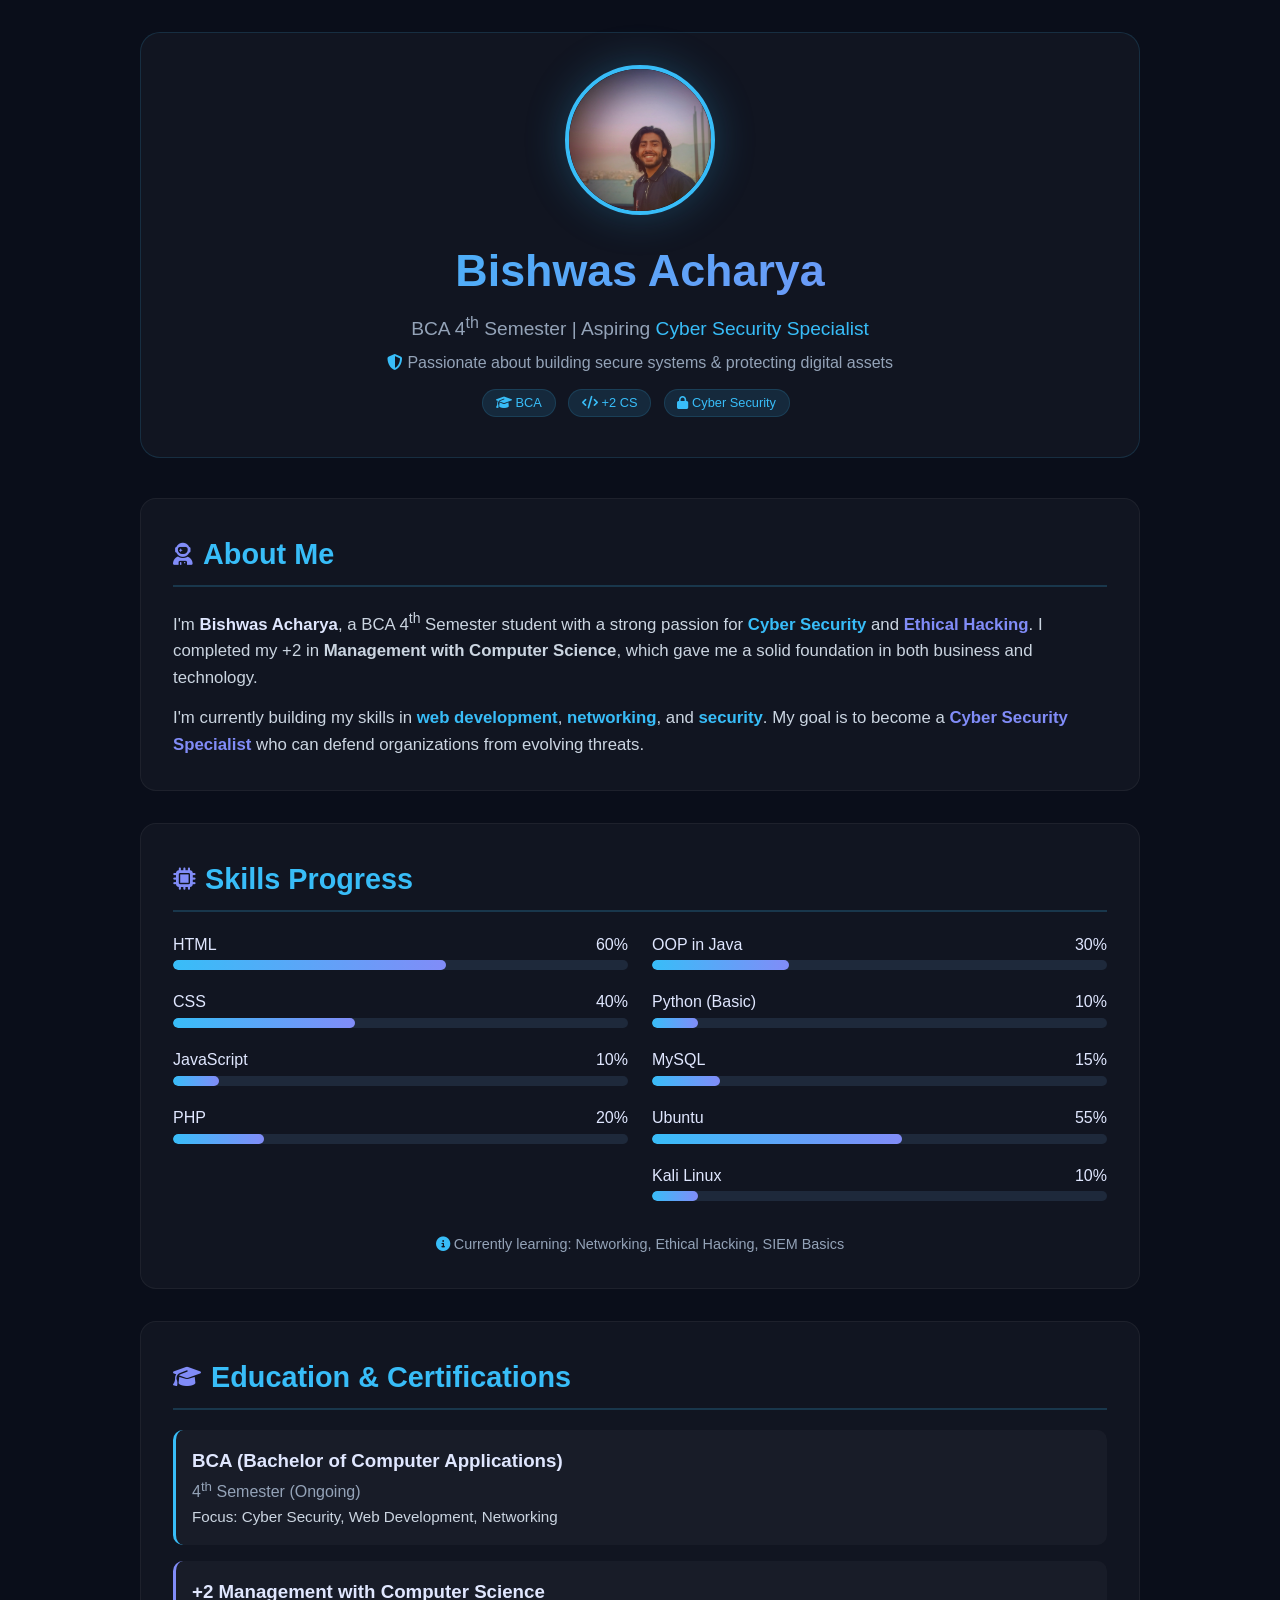
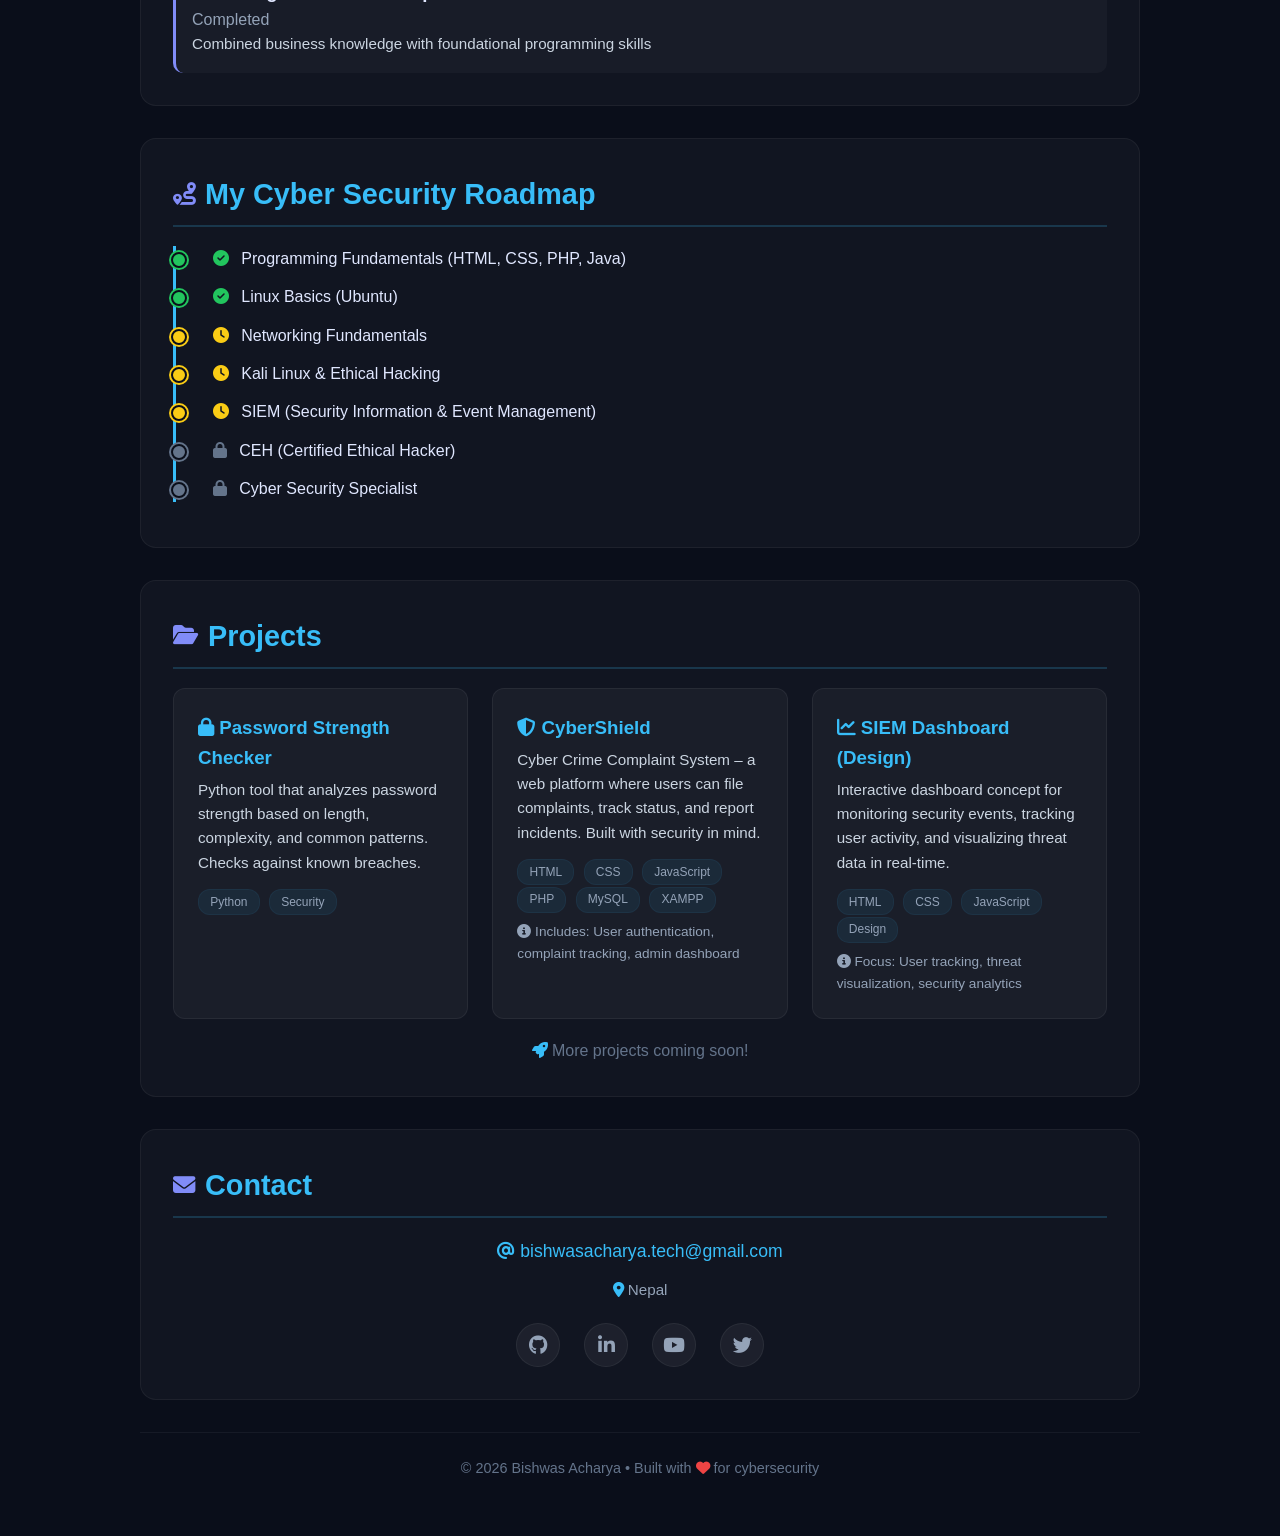
==== index.html @ 9544b476 "Upgraded portfolio with detailed skills and projects" ====
<!DOCTYPE html>
<html lang="en">
<head>
    <meta charset="UTF-8" />
    <meta name="viewport" content="width=device-width, initial-scale=1.0" />
    <title>Bishwas Acharya | Cyber Portfolio</title>
    <link rel="stylesheet" href="https://cdnjs.cloudflare.com/ajax/libs/font-awesome/6.5.1/css/all.min.css" />
    <style>
        * {
            margin: 0;
            padding: 0;
            box-sizing: border-box;
        }

        body {
            font-family: 'Segoe UI', Tahoma, Geneva, Verdana, sans-serif;
            background: #0a0e1a;
            color: #e0e7ff;
            line-height: 1.6;
            padding: 2rem 1rem;
        }

        .container {
            max-width: 1000px;
            margin: 0 auto;
        }

        /* Profile */
        .profile {
            text-align: center;
            margin-bottom: 2.5rem;
            padding: 2rem;
            background: rgba(255, 255, 255, 0.03);
            border-radius: 20px;
            border: 1px solid rgba(56, 189, 248, 0.15);
        }

        .profile img {
            width: 150px;
            height: 150px;
            border-radius: 50%;
            object-fit: cover;
            border: 4px solid #38bdf8;
            box-shadow: 0 0 40px rgba(56, 189, 248, 0.25);
        }

        .profile h1 {
            font-size: 2.8rem;
            margin: 0.8rem 0 0.2rem;
            background: linear-gradient(135deg, #38bdf8, #818cf8);
            -webkit-background-clip: text;
            -webkit-text-fill-color: transparent;
        }

        .profile .title {
            font-size: 1.2rem;
            color: #94a3b8;
        }

        .profile .title span {
            color: #38bdf8;
            -webkit-text-fill-color: #38bdf8;
        }

        /* Sections */
        section {
            background: rgba(255, 255, 255, 0.03);
            border-radius: 16px;
            padding: 2rem;
            margin-bottom: 2rem;
            border: 1px solid rgba(255, 255, 255, 0.05);
        }

        h2 {
            font-size: 1.8rem;
            color: #38bdf8;
            margin-bottom: 1.2rem;
            display: flex;
            align-items: center;
            gap: 10px;
            border-bottom: 2px solid rgba(56, 189, 248, 0.2);
            padding-bottom: 0.5rem;
        }

        h2 i {
            font-size: 1.4rem;
            color: #818cf8;
        }

        /* Skills */
        .skill {
            margin-bottom: 1.2rem;
        }

        .skill .label {
            display: flex;
            justify-content: space-between;
            font-weight: 500;
            margin-bottom: 3px;
        }

        .bar {
            background: #1e293b;
            height: 10px;
            border-radius: 20px;
            overflow: hidden;
        }

        .bar .fill {
            height: 100%;
            background: linear-gradient(90deg, #38bdf8, #818cf8);
            border-radius: 20px;
            width: 0%;
            transition: width 1.2s ease;
        }

        .skill-grid {
            display: grid;
            grid-template-columns: 1fr 1fr;
            gap: 1.5rem;
        }

        @media (max-width: 600px) {
            .skill-grid {
                grid-template-columns: 1fr;
            }
        }

        /* Badges */
        .badge {
            display: inline-block;
            background: rgba(56, 189, 248, 0.12);
            color: #38bdf8;
            padding: 0.2rem 0.8rem;
            border-radius: 20px;
            font-size: 0.8rem;
            border: 1px solid rgba(56, 189, 248, 0.15);
            margin-right: 0.5rem;
            margin-bottom: 0.5rem;
        }

        /* Timeline */
        .timeline {
            list-style: none;
            border-left: 3px solid #38bdf8;
            padding-left: 1.8rem;
        }

        .timeline li {
            margin: 0.8rem 0;
            padding-left: 0.5rem;
            position: relative;
        }

        .timeline li::before {
            content: "";
            position: absolute;
            left: -2.1rem;
            top: 6px;
            width: 12px;
            height: 12px;
            border-radius: 50%;
            background: #38bdf8;
            border: 2px solid #0a0e1a;
            box-shadow: 0 0 0 2px #38bdf8;
        }

        .timeline li.done::before { background: #22c55e; box-shadow: 0 0 0 2px #22c55e; }
        .timeline li.pending::before { background: #facc15; box-shadow: 0 0 0 2px #facc15; }
        .timeline li.future::before { background: #64748b; box-shadow: 0 0 0 2px #64748b; }

        /* Projects */
        .project-grid {
            display: grid;
            grid-template-columns: repeat(auto-fit, minmax(280px, 1fr));
            gap: 1.5rem;
        }

        .project-card {
            background: rgba(255, 255, 255, 0.04);
            padding: 1.5rem;
            border-radius: 12px;
            border: 1px solid rgba(255, 255, 255, 0.06);
            transition: 0.3s;
        }

        .project-card:hover {
            border-color: #38bdf8;
            transform: translateY(-4px);
            box-shadow: 0 8px 25px rgba(56, 189, 248, 0.08);
        }

        .project-card h3 {
            color: #38bdf8;
            margin-bottom: 0.3rem;
        }

        .project-card .tech {
            margin-top: 0.8rem;
        }

        .project-card .tech span {
            display: inline-block;
            background: rgba(56, 189, 248, 0.08);
            color: #94a3b8;
            padding: 0.15rem 0.7rem;
            border-radius: 12px;
            font-size: 0.75rem;
            margin-right: 0.3rem;
            border: 1px solid rgba(56, 189, 248, 0.06);
        }

        .project-card p {
            color: #cbd5e1;
            font-size: 0.95rem;
        }

        /* Contact */
        .contact-info {
            display: flex;
            flex-direction: column;
            align-items: center;
            gap: 0.8rem;
        }

        .contact-info p {
            font-size: 1.1rem;
        }

        .contact-info a {
            color: #38bdf8;
            text-decoration: none;
        }

        .social-icons {
            display: flex;
            gap: 1.5rem;
            margin-top: 0.5rem;
        }

        .social-icons a {
            display: inline-flex;
            justify-content: center;
            align-items: center;
            width: 44px;
            height: 44px;
            border-radius: 50%;
            background: rgba(255, 255, 255, 0.05);
            color: #94a3b8;
            font-size: 1.2rem;
            transition: 0.3s;
            border: 1px solid rgba(255, 255, 255, 0.06);
        }

        .social-icons a:hover {
            background: #38bdf8;
            color: #0a0e1a;
            transform: translateY(-3px);
            box-shadow: 0 8px 20px rgba(56, 189, 248, 0.2);
        }

        /* Footer */
        footer {
            text-align: center;
            padding: 1.5rem 0;
            color: #64748b;
            font-size: 0.9rem;
            border-top: 1px solid rgba(255, 255, 255, 0.05);
        }

        footer .heart {
            color: #ef4444;
        }

        /* Responsive */
        @media (max-width: 600px) {
            .profile h1 { font-size: 2rem; }
            section { padding: 1.2rem; }
            .project-grid { grid-template-columns: 1fr; }
        }

        /* Scrollbar */
        ::-webkit-scrollbar { width: 8px; }
        ::-webkit-scrollbar-track { background: #0a0e1a; }
        ::-webkit-scrollbar-thumb { background: #38bdf8; border-radius: 20px; }
    </style>
</head>
<body>

<div class="container">

    <!-- ===== PROFILE ===== -->
    <div class="profile">
        <img src="profilepic.jpg" alt="Bishwas Acharya">
        <h1>Bishwas Acharya</h1>
        <p class="title">BCA 4<sup>th</sup> Semester | Aspiring <span>Cyber Security Specialist</span></p>
        <p style="color: #94a3b8; margin-top: 0.3rem;">
            <i class="fas fa-shield-alt" style="color: #38bdf8;"></i> 
            Passionate about building secure systems &amp; protecting digital assets
        </p>
        <div style="margin-top: 0.8rem;">
            <span class="badge"><i class="fas fa-graduation-cap"></i> BCA</span>
            <span class="badge"><i class="fas fa-code"></i> +2 CS</span>
            <span class="badge"><i class="fas fa-lock"></i> Cyber Security</span>
        </div>
    </div>

    <!-- ===== ABOUT ===== -->
    <section>
        <h2><i class="fas fa-user-astronaut"></i> About Me</h2>
        <p style="font-size: 1.05rem; color: #cbd5e1;">
            I'm <strong style="color: #e0e7ff;">Bishwas Acharya</strong>, a BCA 4<sup>th</sup> Semester student with a strong passion for 
            <strong style="color: #38bdf8;">Cyber Security</strong> and <strong style="color: #818cf8;">Ethical Hacking</strong>.
            I completed my +2 in <strong>Management with Computer Science</strong>, which gave me a solid foundation in both business and technology.
        </p>
        <p style="font-size: 1.05rem; color: #cbd5e1; margin-top: 0.8rem;">
            I'm currently building my skills in <strong style="color: #38bdf8;">web development</strong>, 
            <strong style="color: #38bdf8;">networking</strong>, and <strong style="color: #38bdf8;">security</strong>.
            My goal is to become a <strong style="color: #818cf8;">Cyber Security Specialist</strong> who can defend organizations from evolving threats.
        </p>
    </section>

    <!-- ===== SKILLS ===== -->
    <section>
        <h2><i class="fas fa-microchip"></i> Skills Progress</h2>
        <div class="skill-grid">
            <div>
                <div class="skill">
                    <div class="label"><span>HTML</span><span>60%</span></div>
                    <div class="bar"><div class="fill" style="width:60%;"></div></div>
                </div>
                <div class="skill">
                    <div class="label"><span>CSS</span><span>40%</span></div>
                    <div class="bar"><div class="fill" style="width:40%;"></div></div>
                </div>
                <div class="skill">
                    <div class="label"><span>JavaScript</span><span>10%</span></div>
                    <div class="bar"><div class="fill" style="width:10%;"></div></div>
                </div>
                <div class="skill">
                    <div class="label"><span>PHP</span><span>20%</span></div>
                    <div class="bar"><div class="fill" style="width:20%;"></div></div>
                </div>
            </div>
            <div>
                <div class="skill">
                    <div class="label"><span>OOP in Java</span><span>30%</span></div>
                    <div class="bar"><div class="fill" style="width:30%;"></div></div>
                </div>
                <div class="skill">
                    <div class="label"><span>Python (Basic)</span><span>10%</span></div>
                    <div class="bar"><div class="fill" style="width:10%;"></div></div>
                </div>
                <div class="skill">
                    <div class="label"><span>MySQL</span><span>15%</span></div>
                    <div class="bar"><div class="fill" style="width:15%;"></div></div>
                </div>
                <div class="skill">
                    <div class="label"><span>Ubuntu</span><span>55%</span></div>
                    <div class="bar"><div class="fill" style="width:55%;"></div></div>
                </div>
                <div class="skill">
                    <div class="label"><span>Kali Linux</span><span>10%</span></div>
                    <div class="bar"><div class="fill" style="width:10%;"></div></div>
                </div>
            </div>
        </div>
        <p style="color: #94a3b8; font-size: 0.9rem; margin-top: 0.8rem; text-align: center;">
            <i class="fas fa-info-circle" style="color: #38bdf8;"></i> 
            Currently learning: Networking, Ethical Hacking, SIEM Basics
        </p>
    </section>

    <!-- ===== QUALIFICATIONS ===== -->
    <section>
        <h2><i class="fas fa-graduation-cap"></i> Education &amp; Certifications</h2>
        <div style="display: grid; gap: 1rem;">
            <div style="background: rgba(255,255,255,0.03); padding: 1rem; border-radius: 10px; border-left: 3px solid #38bdf8;">
                <h3 style="color: #e0e7ff;">BCA (Bachelor of Computer Applications)</h3>
                <p style="color: #94a3b8;">4<sup>th</sup> Semester (Ongoing)</p>
                <p style="color: #cbd5e1; font-size: 0.95rem;">Focus: Cyber Security, Web Development, Networking</p>
            </div>
            <div style="background: rgba(255,255,255,0.03); padding: 1rem; border-radius: 10px; border-left: 3px solid #818cf8;">
                <h3 style="color: #e0e7ff;">+2 Management with Computer Science</h3>
                <p style="color: #94a3b8;">Completed</p>
                <p style="color: #cbd5e1; font-size: 0.95rem;">Combined business knowledge with foundational programming skills</p>
            </div>
        </div>
    </section>

    <!-- ===== ROADMAP ===== -->
    <section>
        <h2><i class="fas fa-route"></i> My Cyber Security Roadmap</h2>
        <ul class="timeline">
            <li class="done"><i class="fas fa-check-circle" style="color:#22c55e; margin-right:8px;"></i> Programming Fundamentals (HTML, CSS, PHP, Java)</li>
            <li class="done"><i class="fas fa-check-circle" style="color:#22c55e; margin-right:8px;"></i> Linux Basics (Ubuntu)</li>
            <li class="pending"><i class="fas fa-clock" style="color:#facc15; margin-right:8px;"></i> Networking Fundamentals</li>
            <li class="pending"><i class="fas fa-clock" style="color:#facc15; margin-right:8px;"></i> Kali Linux &amp; Ethical Hacking</li>
            <li class="pending"><i class="fas fa-clock" style="color:#facc15; margin-right:8px;"></i> SIEM (Security Information &amp; Event Management)</li>
            <li class="future"><i class="fas fa-lock" style="color:#64748b; margin-right:8px;"></i> CEH (Certified Ethical Hacker)</li>
            <li class="future"><i class="fas fa-lock" style="color:#64748b; margin-right:8px;"></i> Cyber Security Specialist</li>
        </ul>
    </section>

    <!-- ===== PROJECTS ===== -->
    <section>
        <h2><i class="fas fa-folder-open"></i> Projects</h2>
        <div class="project-grid">

            <div class="project-card">
                <h3><i class="fas fa-lock" style="color:#38bdf8;"></i> Password Strength Checker</h3>
                <p>Python tool that analyzes password strength based on length, complexity, and common patterns. Checks against known breaches.</p>
                <div class="tech">
                    <span>Python</span>
                    <span>Security</span>
                </div>
            </div>

            <div class="project-card">
                <h3><i class="fas fa-shield-alt" style="color:#38bdf8;"></i> CyberShield</h3>
                <p>Cyber Crime Complaint System – a web platform where users can file complaints, track status, and report incidents. Built with security in mind.</p>
                <div class="tech">
                    <span>HTML</span>
                    <span>CSS</span>
                    <span>JavaScript</span>
                    <span>PHP</span>
                    <span>MySQL</span>
                    <span>XAMPP</span>
                </div>
                <p style="font-size: 0.85rem; color: #94a3b8; margin-top: 0.5rem;">
                    <i class="fas fa-info-circle"></i> Includes: User authentication, complaint tracking, admin dashboard
                </p>
            </div>

            <div class="project-card">
                <h3><i class="fas fa-chart-line" style="color:#38bdf8;"></i> SIEM Dashboard (Design)</h3>
                <p>Interactive dashboard concept for monitoring security events, tracking user activity, and visualizing threat data in real-time.</p>
                <div class="tech">
                    <span>HTML</span>
                    <span>CSS</span>
                    <span>JavaScript</span>
                    <span>Design</span>
                </div>
                <p style="font-size: 0.85rem; color: #94a3b8; margin-top: 0.5rem;">
                    <i class="fas fa-info-circle"></i> Focus: User tracking, threat visualization, security analytics
                </p>
            </div>

        </div>
        <p style="text-align:center; margin-top:1.2rem; color:#64748b;">
            <i class="fas fa-rocket" style="color:#38bdf8;"></i> More projects coming soon!
        </p>
    </section>

    <!-- ===== CONTACT ===== -->
    <section>
        <h2><i class="fas fa-envelope"></i> Contact</h2>
        <div class="contact-info">
            <p>
                <i class="fas fa-at" style="color:#38bdf8;"></i> 
                <a href="mailto:bishwasacharya.tech@gmail.com">bishwasacharya.tech@gmail.com</a>
            </p>
            <p style="color: #94a3b8; font-size: 0.95rem;">
                <i class="fas fa-map-marker-alt" style="color:#38bdf8;"></i> Nepal
            </p>
            <div class="social-icons">
                <a href="#" aria-label="GitHub"><i class="fab fa-github"></i></a>
                <a href="#" aria-label="LinkedIn"><i class="fab fa-linkedin-in"></i></a>
                <a href="#" aria-label="YouTube"><i class="fab fa-youtube"></i></a>
                <a href="#" aria-label="Twitter"><i class="fab fa-twitter"></i></a>
            </div>
        </div>
    </section>

    <!-- ===== FOOTER ===== -->
    <footer>
        &copy; 2026 Bishwas Acharya &bull; Built with <i class="fas fa-heart heart"></i> for cybersecurity
    </footer>

</div>

<script>
    // Animate skill bars on scroll
    const fills = document.querySelectorAll('.fill');
    const observer = new IntersectionObserver((entries) => {
        entries.forEach(entry => {
            if (entry.isIntersecting) {
                entry.target.style.transition = 'width 1.2s ease';
            }
        });
    }, { threshold: 0.3 });
    fills.forEach(fill => observer.observe(fill));
</script>

</body>
</html>
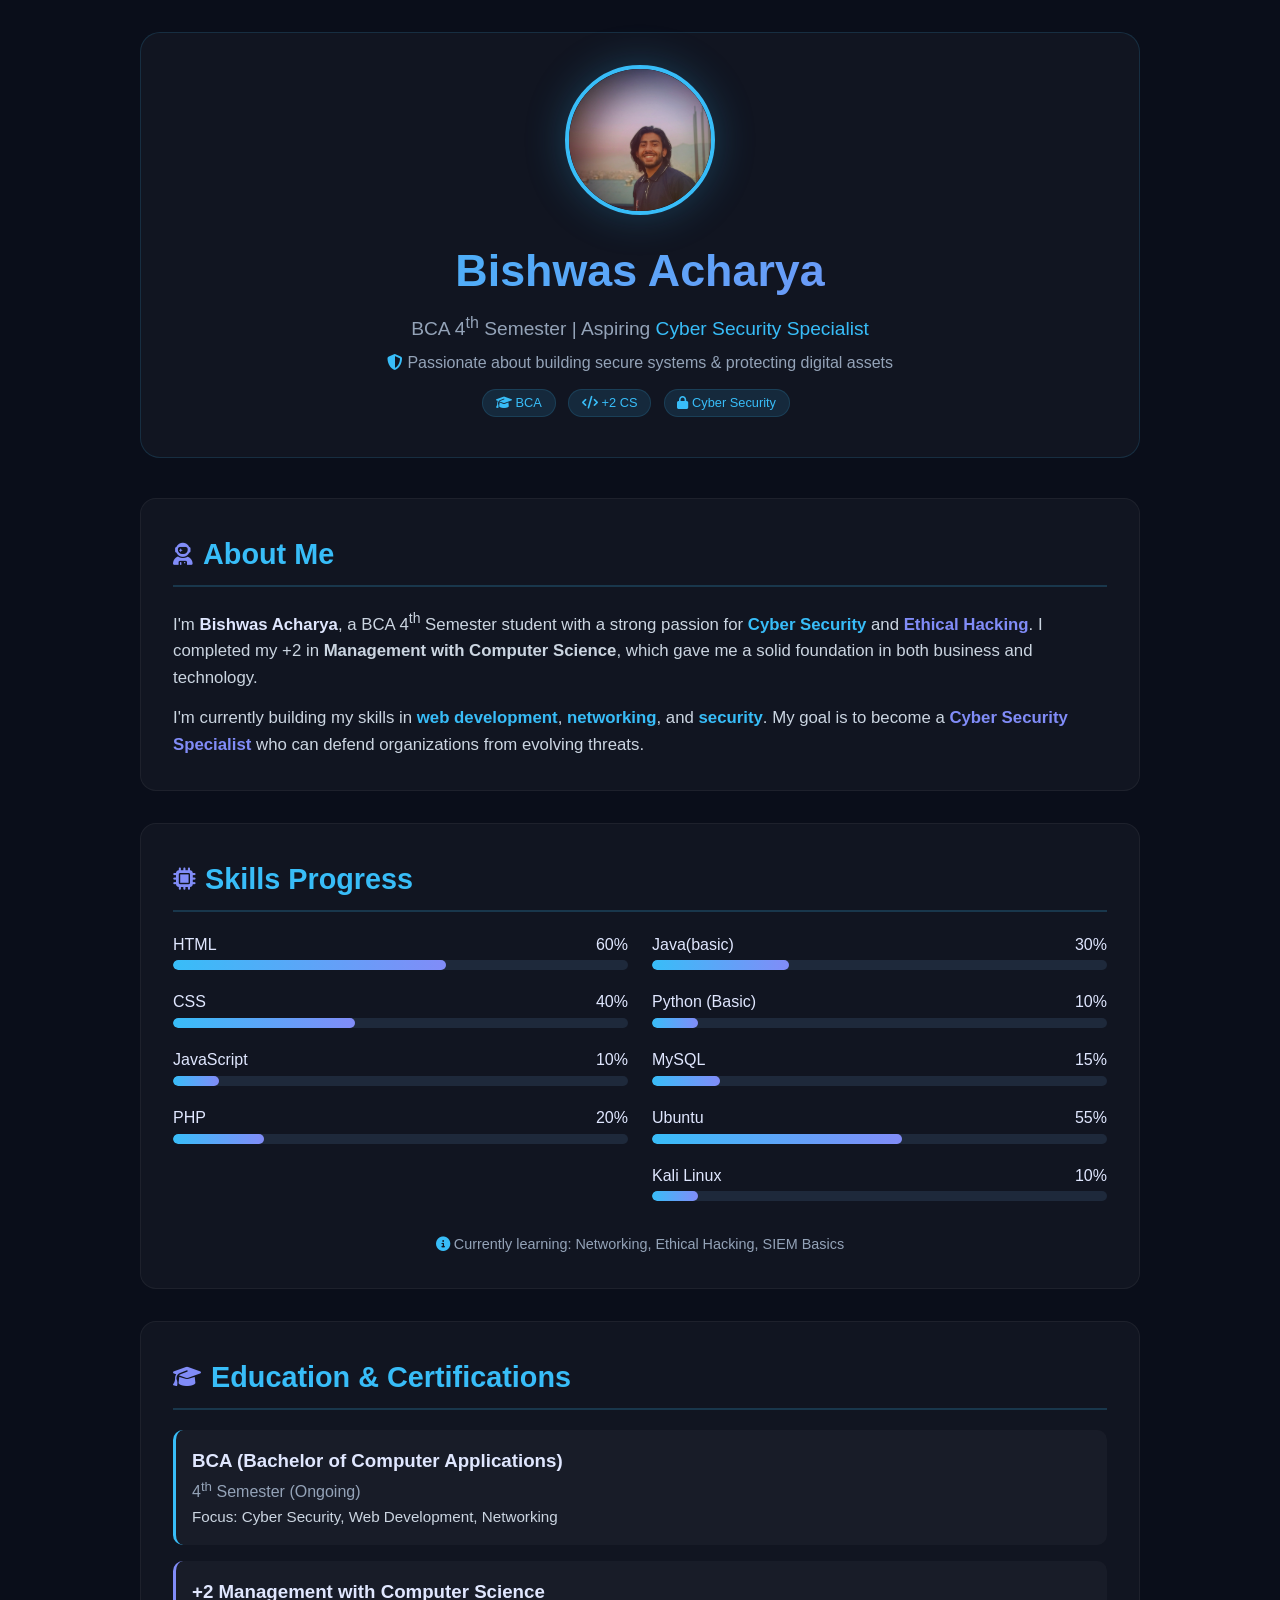
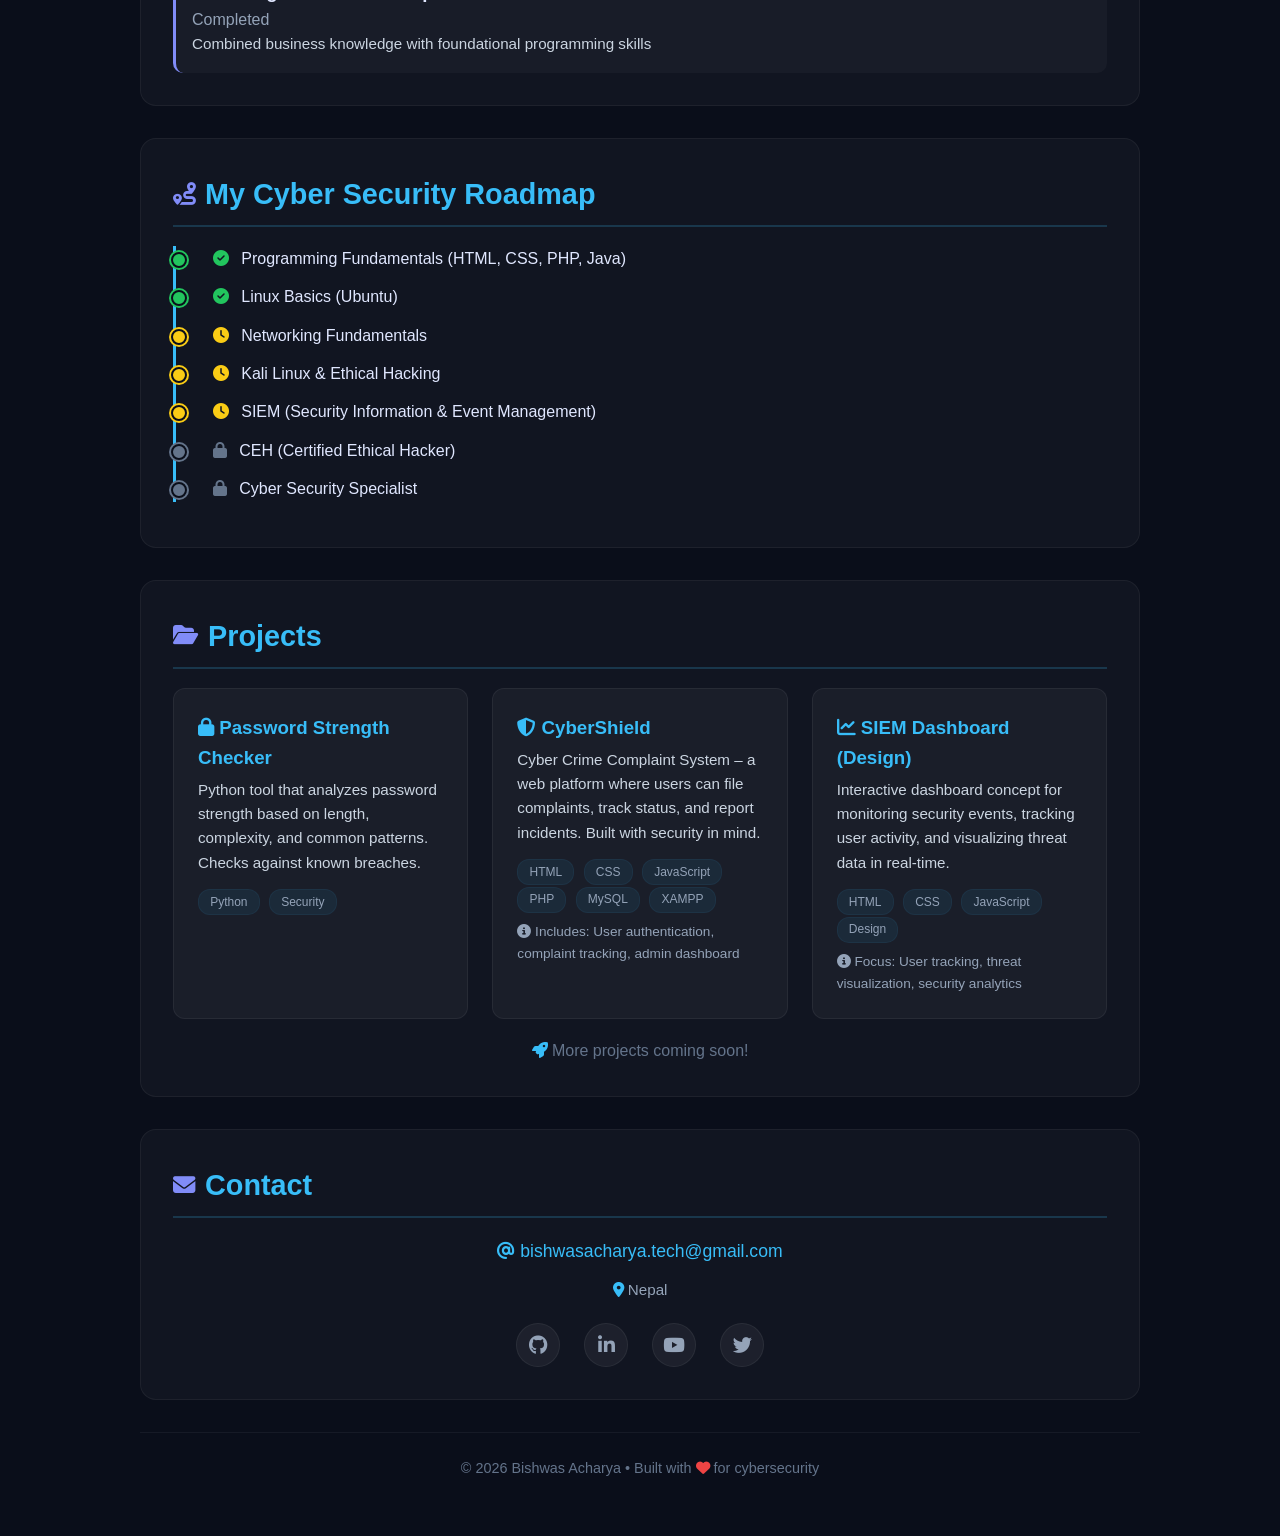
==== commit f794aacb: "Upgraded portfolio with detailed skills and projects" ====
--- a/index.html
+++ b/index.html
@@ -43,14 +43,25 @@
             border: 4px solid #38bdf8;
             box-shadow: 0 0 40px rgba(56, 189, 248, 0.25);
         }
-
-        .profile h1 {
-            font-size: 2.8rem;
-            margin: 0.8rem 0 0.2rem;
-            background: linear-gradient(135deg, #38bdf8, #818cf8);
-            -webkit-background-clip: text;
-            -webkit-text-fill-color: transparent;
-        }
+.profile h1 {
+    font-size: 2.8rem;
+    margin: 0.8rem 0 0.2rem;
+
+    /* Fallback color for unsupported browsers */
+    color: #38bdf8;
+
+    /* Gradient background */
+    background: linear-gradient(135deg, #38bdf8, #818cf8);
+
+    /* Clip background to text (prefixed + standard) */
+    -webkit-background-clip: text;
+    background-clip: text;
+
+    /* Make text transparent so background shows through */
+    -webkit-text-fill-color: transparent;
+
+    /* Ensure element is block/inline-block (h1 is block, so fine) */
+}
 
         .profile .title {
             font-size: 1.2rem;
@@ -344,7 +355,7 @@
             </div>
             <div>
                 <div class="skill">
-                    <div class="label"><span>OOP in Java</span><span>30%</span></div>
+                    <div class="label"><span>Java(basic)</span><span>30%</span></div>
                     <div class="bar"><div class="fill" style="width:30%;"></div></div>
                 </div>
                 <div class="skill">
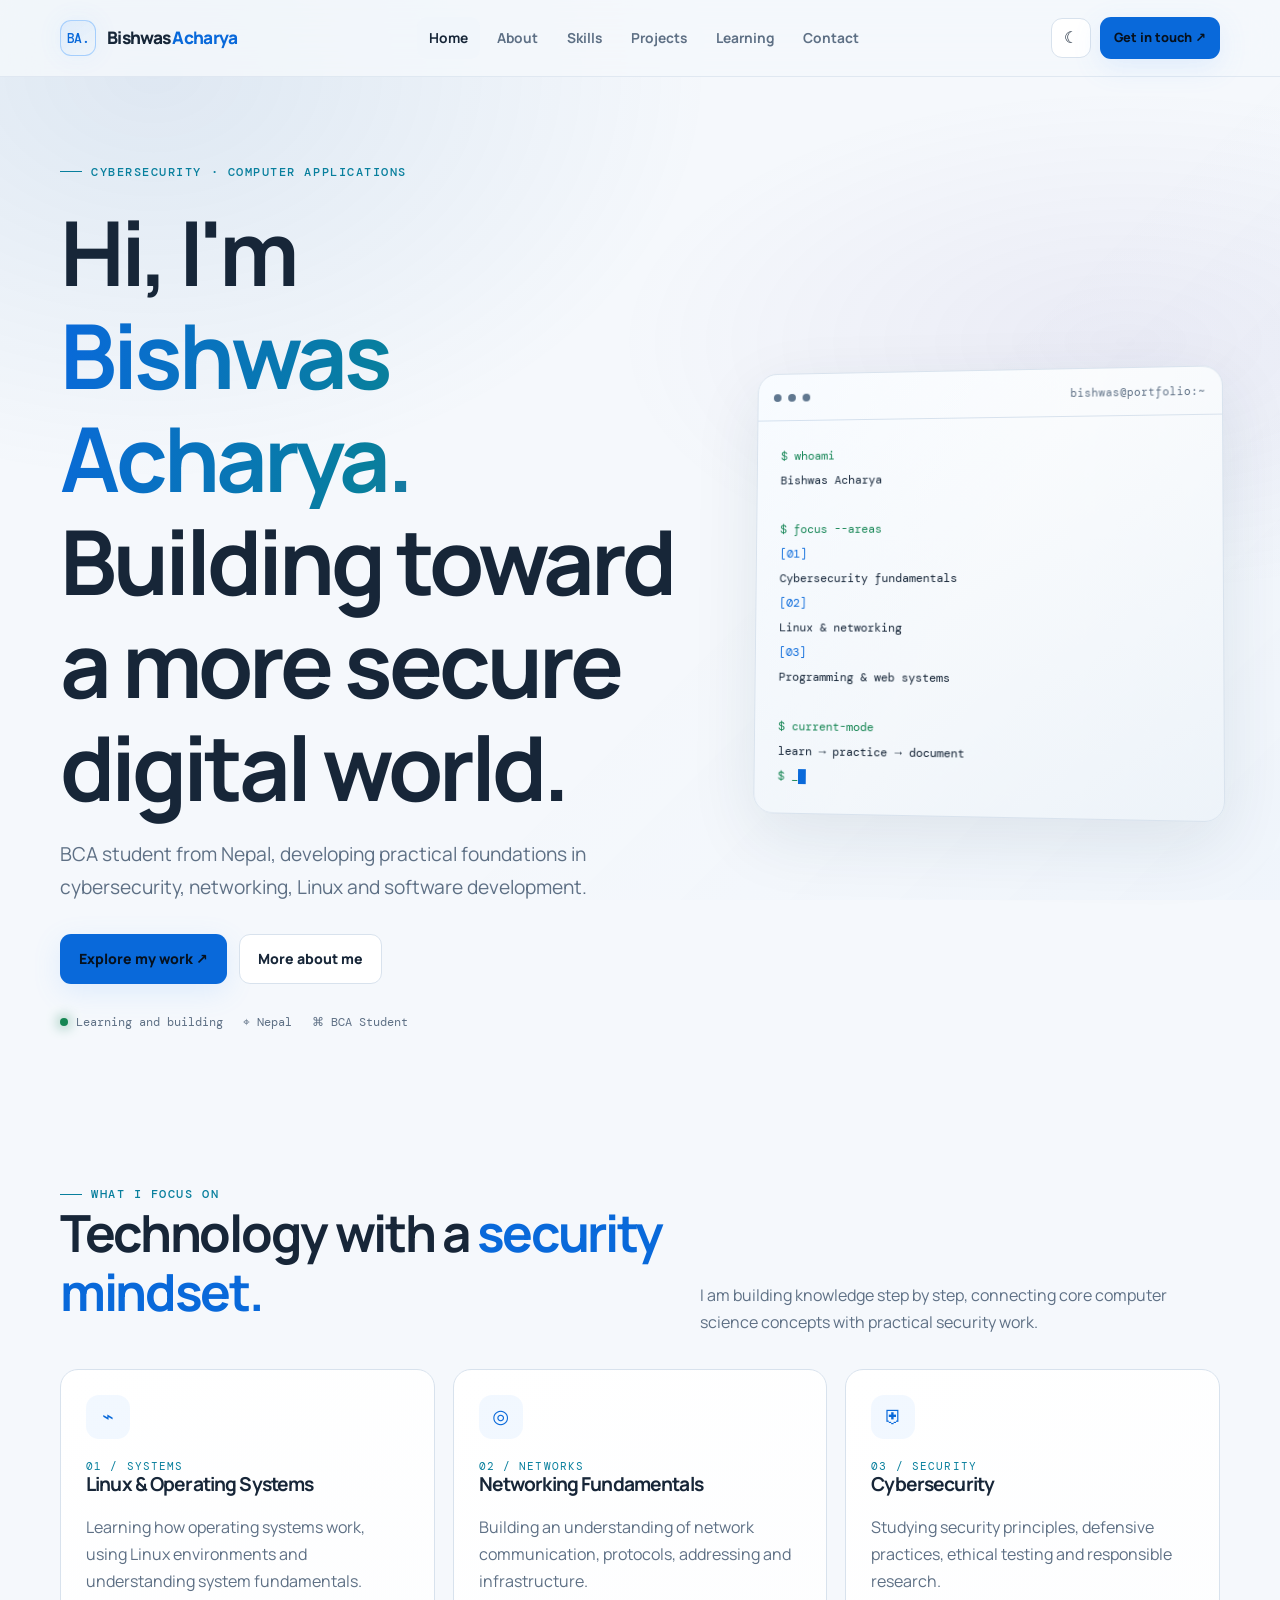
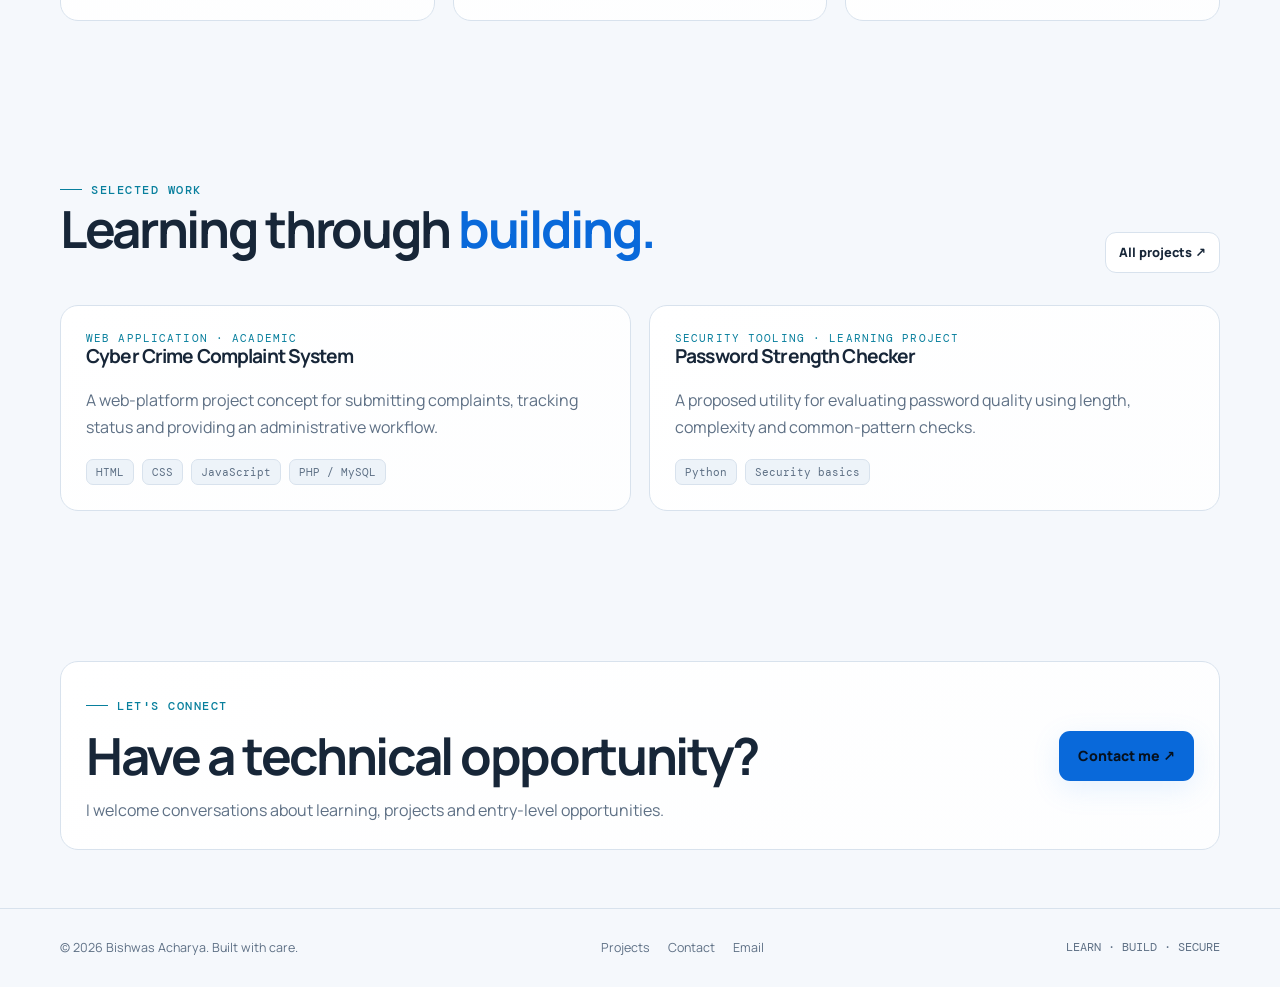
==== commit 39abed69: "add new info" ====
--- a/index.html
+++ b/index.html
@@ -1,507 +1,203 @@
-<!DOCTYPE html>
-<html lang="en">
+<!doctype html>
+<html lang="en" data-theme="dark">
 <head>
-    <meta charset="UTF-8" />
-    <meta name="viewport" content="width=device-width, initial-scale=1.0" />
-    <title>Bishwas Acharya | Cyber Portfolio</title>
-    <link rel="stylesheet" href="https://cdnjs.cloudflare.com/ajax/libs/font-awesome/6.5.1/css/all.min.css" />
-    <style>
-        * {
-            margin: 0;
-            padding: 0;
-            box-sizing: border-box;
-        }
-
-        body {
-            font-family: 'Segoe UI', Tahoma, Geneva, Verdana, sans-serif;
-            background: #0a0e1a;
-            color: #e0e7ff;
-            line-height: 1.6;
-            padding: 2rem 1rem;
-        }
-
-        .container {
-            max-width: 1000px;
-            margin: 0 auto;
-        }
-
-        /* Profile */
-        .profile {
-            text-align: center;
-            margin-bottom: 2.5rem;
-            padding: 2rem;
-            background: rgba(255, 255, 255, 0.03);
-            border-radius: 20px;
-            border: 1px solid rgba(56, 189, 248, 0.15);
-        }
-
-        .profile img {
-            width: 150px;
-            height: 150px;
-            border-radius: 50%;
-            object-fit: cover;
-            border: 4px solid #38bdf8;
-            box-shadow: 0 0 40px rgba(56, 189, 248, 0.25);
-        }
-.profile h1 {
-    font-size: 2.8rem;
-    margin: 0.8rem 0 0.2rem;
-
-    /* Fallback color for unsupported browsers */
-    color: #38bdf8;
-
-    /* Gradient background */
-    background: linear-gradient(135deg, #38bdf8, #818cf8);
-
-    /* Clip background to text (prefixed + standard) */
-    -webkit-background-clip: text;
-    background-clip: text;
-
-    /* Make text transparent so background shows through */
-    -webkit-text-fill-color: transparent;
-
-    /* Ensure element is block/inline-block (h1 is block, so fine) */
-}
-
-        .profile .title {
-            font-size: 1.2rem;
-            color: #94a3b8;
-        }
-
-        .profile .title span {
-            color: #38bdf8;
-            -webkit-text-fill-color: #38bdf8;
-        }
-
-        /* Sections */
-        section {
-            background: rgba(255, 255, 255, 0.03);
-            border-radius: 16px;
-            padding: 2rem;
-            margin-bottom: 2rem;
-            border: 1px solid rgba(255, 255, 255, 0.05);
-        }
-
-        h2 {
-            font-size: 1.8rem;
-            color: #38bdf8;
-            margin-bottom: 1.2rem;
-            display: flex;
-            align-items: center;
-            gap: 10px;
-            border-bottom: 2px solid rgba(56, 189, 248, 0.2);
-            padding-bottom: 0.5rem;
-        }
-
-        h2 i {
-            font-size: 1.4rem;
-            color: #818cf8;
-        }
-
-        /* Skills */
-        .skill {
-            margin-bottom: 1.2rem;
-        }
-
-        .skill .label {
-            display: flex;
-            justify-content: space-between;
-            font-weight: 500;
-            margin-bottom: 3px;
-        }
-
-        .bar {
-            background: #1e293b;
-            height: 10px;
-            border-radius: 20px;
-            overflow: hidden;
-        }
-
-        .bar .fill {
-            height: 100%;
-            background: linear-gradient(90deg, #38bdf8, #818cf8);
-            border-radius: 20px;
-            width: 0%;
-            transition: width 1.2s ease;
-        }
-
-        .skill-grid {
-            display: grid;
-            grid-template-columns: 1fr 1fr;
-            gap: 1.5rem;
-        }
-
-        @media (max-width: 600px) {
-            .skill-grid {
-                grid-template-columns: 1fr;
-            }
-        }
-
-        /* Badges */
-        .badge {
-            display: inline-block;
-            background: rgba(56, 189, 248, 0.12);
-            color: #38bdf8;
-            padding: 0.2rem 0.8rem;
-            border-radius: 20px;
-            font-size: 0.8rem;
-            border: 1px solid rgba(56, 189, 248, 0.15);
-            margin-right: 0.5rem;
-            margin-bottom: 0.5rem;
-        }
-
-        /* Timeline */
-        .timeline {
-            list-style: none;
-            border-left: 3px solid #38bdf8;
-            padding-left: 1.8rem;
-        }
-
-        .timeline li {
-            margin: 0.8rem 0;
-            padding-left: 0.5rem;
-            position: relative;
-        }
-
-        .timeline li::before {
-            content: "";
-            position: absolute;
-            left: -2.1rem;
-            top: 6px;
-            width: 12px;
-            height: 12px;
-            border-radius: 50%;
-            background: #38bdf8;
-            border: 2px solid #0a0e1a;
-            box-shadow: 0 0 0 2px #38bdf8;
-        }
-
-        .timeline li.done::before { background: #22c55e; box-shadow: 0 0 0 2px #22c55e; }
-        .timeline li.pending::before { background: #facc15; box-shadow: 0 0 0 2px #facc15; }
-        .timeline li.future::before { background: #64748b; box-shadow: 0 0 0 2px #64748b; }
-
-        /* Projects */
-        .project-grid {
-            display: grid;
-            grid-template-columns: repeat(auto-fit, minmax(280px, 1fr));
-            gap: 1.5rem;
-        }
-
-        .project-card {
-            background: rgba(255, 255, 255, 0.04);
-            padding: 1.5rem;
-            border-radius: 12px;
-            border: 1px solid rgba(255, 255, 255, 0.06);
-            transition: 0.3s;
-        }
-
-        .project-card:hover {
-            border-color: #38bdf8;
-            transform: translateY(-4px);
-            box-shadow: 0 8px 25px rgba(56, 189, 248, 0.08);
-        }
-
-        .project-card h3 {
-            color: #38bdf8;
-            margin-bottom: 0.3rem;
-        }
-
-        .project-card .tech {
-            margin-top: 0.8rem;
-        }
-
-        .project-card .tech span {
-            display: inline-block;
-            background: rgba(56, 189, 248, 0.08);
-            color: #94a3b8;
-            padding: 0.15rem 0.7rem;
-            border-radius: 12px;
-            font-size: 0.75rem;
-            margin-right: 0.3rem;
-            border: 1px solid rgba(56, 189, 248, 0.06);
-        }
-
-        .project-card p {
-            color: #cbd5e1;
-            font-size: 0.95rem;
-        }
-
-        /* Contact */
-        .contact-info {
-            display: flex;
-            flex-direction: column;
-            align-items: center;
-            gap: 0.8rem;
-        }
-
-        .contact-info p {
-            font-size: 1.1rem;
-        }
-
-        .contact-info a {
-            color: #38bdf8;
-            text-decoration: none;
-        }
-
-        .social-icons {
-            display: flex;
-            gap: 1.5rem;
-            margin-top: 0.5rem;
-        }
-
-        .social-icons a {
-            display: inline-flex;
-            justify-content: center;
-            align-items: center;
-            width: 44px;
-            height: 44px;
-            border-radius: 50%;
-            background: rgba(255, 255, 255, 0.05);
-            color: #94a3b8;
-            font-size: 1.2rem;
-            transition: 0.3s;
-            border: 1px solid rgba(255, 255, 255, 0.06);
-        }
-
-        .social-icons a:hover {
-            background: #38bdf8;
-            color: #0a0e1a;
-            transform: translateY(-3px);
-            box-shadow: 0 8px 20px rgba(56, 189, 248, 0.2);
-        }
-
-        /* Footer */
-        footer {
-            text-align: center;
-            padding: 1.5rem 0;
-            color: #64748b;
-            font-size: 0.9rem;
-            border-top: 1px solid rgba(255, 255, 255, 0.05);
-        }
-
-        footer .heart {
-            color: #ef4444;
-        }
-
-        /* Responsive */
-        @media (max-width: 600px) {
-            .profile h1 { font-size: 2rem; }
-            section { padding: 1.2rem; }
-            .project-grid { grid-template-columns: 1fr; }
-        }
-
-        /* Scrollbar */
-        ::-webkit-scrollbar { width: 8px; }
-        ::-webkit-scrollbar-track { background: #0a0e1a; }
-        ::-webkit-scrollbar-thumb { background: #38bdf8; border-radius: 20px; }
-    </style>
+<meta charset="utf-8">
+<meta name="viewport" content="width=device-width,initial-scale=1">
+<meta name="description" content="Bishwas Acharya — BCA student building foundations in cybersecurity, Linux, networking and software development.">
+<meta name="theme-color" content="#0d1117" id="theme-color-meta">
+<title>Cybersecurity Portfolio | Bishwas Acharya</title>
+
+<!-- Apply saved theme before first paint (prevents light/dark flash) -->
+<script>
+  (function () {
+    try {
+      var t = localStorage.getItem('bishwas-theme');
+      if (t) {
+        document.documentElement.dataset.theme = t;
+        var m = document.querySelector('meta[name="theme-color"]');
+        if (m) m.content = t === 'light' ? '#f5f8fc' : '#0d1117';
+      }
+    } catch (e) {}
+    document.documentElement.classList.add('js');
+  })();
+</script>
+
+<link rel="preconnect" href="https://fonts.googleapis.com">
+<link rel="preconnect" href="https://fonts.gstatic.com" crossorigin>
+<link rel="stylesheet" href="https://fonts.googleapis.com/css2?family=DM+Mono:wght@400;500&family=Manrope:wght@400;500;600;700;800&display=swap">
+<link rel="stylesheet" href="assets/style.css">
 </head>
 <body>
 
-<div class="container">
-
-    <!-- ===== PROFILE ===== -->
-    <div class="profile">
-        <img src="profilepic.jpg" alt="Bishwas Acharya">
-        <h1>Bishwas Acharya</h1>
-        <p class="title">BCA 4<sup>th</sup> Semester | Aspiring <span>Cyber Security Specialist</span></p>
-        <p style="color: #94a3b8; margin-top: 0.3rem;">
-            <i class="fas fa-shield-alt" style="color: #38bdf8;"></i> 
-            Passionate about building secure systems &amp; protecting digital assets
-        </p>
-        <div style="margin-top: 0.8rem;">
-            <span class="badge"><i class="fas fa-graduation-cap"></i> BCA</span>
-            <span class="badge"><i class="fas fa-code"></i> +2 CS</span>
-            <span class="badge"><i class="fas fa-lock"></i> Cyber Security</span>
+<a class="skip-link" href="#main">Skip to content</a>
+<div class="progress-line" aria-hidden="true"></div>
+
+<header class="site-header">
+  <div class="container nav">
+    <a class="brand" href="index.html" aria-label="Bishwas Acharya home">
+      <span class="brand-mark" aria-hidden="true">BA.</span>
+      <span>Bishwas <span class="accent">Acharya</span></span>
+    </a>
+
+    <nav class="nav-links" id="primary-nav" data-nav aria-label="Main navigation">
+      <a href="index.html">Home</a>
+      <a href="about.html">About</a>
+      <a href="skills.html">Skills</a>
+      <a href="projects.html">Projects</a>
+      <a href="learning.html">Learning</a>
+      <a href="contact.html">Contact</a>
+    </nav>
+
+    <div class="nav-actions">
+      <button class="icon-btn" data-theme-toggle type="button" aria-label="Switch to light theme">☼</button>
+      <a class="btn btn-primary btn-small" href="contact.html">Get in touch ↗</a>
+      <button class="menu-btn" data-menu-toggle type="button"
+              aria-label="Open menu" aria-expanded="false" aria-controls="primary-nav">☰</button>
+    </div>
+  </div>
+</header>
+
+<main id="main">
+
+  <section class="container hero">
+    <div class="hero-copy">
+      <div class="eyebrow">Cybersecurity · Computer Applications</div>
+      <h1>
+        Hi, I'm <span class="gradient-text">Bishwas Acharya.</span>
+        <span>Building toward a more secure digital world.</span>
+      </h1>
+      <p class="lead">BCA student from Nepal, developing practical foundations in cybersecurity, networking, Linux and software development.</p>
+      <div class="hero-actions">
+        <a class="btn btn-primary" href="projects.html">Explore my work ↗</a>
+        <a class="btn btn-secondary" href="about.html">More about me</a>
+      </div>
+      <div class="hero-meta">
+        <span><i class="status-dot" aria-hidden="true"></i> Learning and building</span>
+        <span>⌖ Nepal</span>
+        <span>⌘ BCA Student</span>
+      </div>
+    </div>
+
+    <div class="terminal" aria-hidden="true">
+      <div class="terminal-top">
+        <i></i><i></i><i></i><span>bishwas@portfolio:~</span>
+      </div>
+      <div class="terminal-body">
+        <div><span class="cmd">$ whoami</span></div>
+        <div class="out">Bishwas Acharya</div>
+        <br>
+        <div><span class="cmd">$ focus --areas</span></div>
+        <div class="blue">[01]</div><div class="out">Cybersecurity fundamentals</div>
+        <div class="blue">[02]</div><div class="out">Linux &amp; networking</div>
+        <div class="blue">[03]</div><div class="out">Programming &amp; web systems</div>
+        <br>
+        <div><span class="cmd">$ current-mode</span></div>
+        <div class="out">learn → practice → document</div>
+        <div><span class="cmd">$ _</span><span class="cursor"></span></div>
+      </div>
+    </div>
+  </section>
+
+  <section class="section section-tight">
+    <div class="container">
+      <div class="section-head reveal">
+        <div>
+          <div class="eyebrow">What I focus on</div>
+          <h2>Technology with a <span class="accent">security mindset.</span></h2>
         </div>
-    </div>
-
-    <!-- ===== ABOUT ===== -->
-    <section>
-        <h2><i class="fas fa-user-astronaut"></i> About Me</h2>
-        <p style="font-size: 1.05rem; color: #cbd5e1;">
-            I'm <strong style="color: #e0e7ff;">Bishwas Acharya</strong>, a BCA 4<sup>th</sup> Semester student with a strong passion for 
-            <strong style="color: #38bdf8;">Cyber Security</strong> and <strong style="color: #818cf8;">Ethical Hacking</strong>.
-            I completed my +2 in <strong>Management with Computer Science</strong>, which gave me a solid foundation in both business and technology.
-        </p>
-        <p style="font-size: 1.05rem; color: #cbd5e1; margin-top: 0.8rem;">
-            I'm currently building my skills in <strong style="color: #38bdf8;">web development</strong>, 
-            <strong style="color: #38bdf8;">networking</strong>, and <strong style="color: #38bdf8;">security</strong>.
-            My goal is to become a <strong style="color: #818cf8;">Cyber Security Specialist</strong> who can defend organizations from evolving threats.
-        </p>
-    </section>
-
-    <!-- ===== SKILLS ===== -->
-    <section>
-        <h2><i class="fas fa-microchip"></i> Skills Progress</h2>
-        <div class="skill-grid">
-            <div>
-                <div class="skill">
-                    <div class="label"><span>HTML</span><span>60%</span></div>
-                    <div class="bar"><div class="fill" style="width:60%;"></div></div>
-                </div>
-                <div class="skill">
-                    <div class="label"><span>CSS</span><span>40%</span></div>
-                    <div class="bar"><div class="fill" style="width:40%;"></div></div>
-                </div>
-                <div class="skill">
-                    <div class="label"><span>JavaScript</span><span>10%</span></div>
-                    <div class="bar"><div class="fill" style="width:10%;"></div></div>
-                </div>
-                <div class="skill">
-                    <div class="label"><span>PHP</span><span>20%</span></div>
-                    <div class="bar"><div class="fill" style="width:20%;"></div></div>
-                </div>
-            </div>
-            <div>
-                <div class="skill">
-                    <div class="label"><span>Java(basic)</span><span>30%</span></div>
-                    <div class="bar"><div class="fill" style="width:30%;"></div></div>
-                </div>
-                <div class="skill">
-                    <div class="label"><span>Python (Basic)</span><span>10%</span></div>
-                    <div class="bar"><div class="fill" style="width:10%;"></div></div>
-                </div>
-                <div class="skill">
-                    <div class="label"><span>MySQL</span><span>15%</span></div>
-                    <div class="bar"><div class="fill" style="width:15%;"></div></div>
-                </div>
-                <div class="skill">
-                    <div class="label"><span>Ubuntu</span><span>55%</span></div>
-                    <div class="bar"><div class="fill" style="width:55%;"></div></div>
-                </div>
-                <div class="skill">
-                    <div class="label"><span>Kali Linux</span><span>10%</span></div>
-                    <div class="bar"><div class="fill" style="width:10%;"></div></div>
-                </div>
-            </div>
+        <p>I am building knowledge step by step, connecting core computer science concepts with practical security work.</p>
+      </div>
+
+      <div class="grid grid-3">
+        <article class="card reveal">
+          <div class="card-icon" aria-hidden="true">⌁</div>
+          <div class="card-kicker">01 / Systems</div>
+          <h3>Linux &amp; Operating Systems</h3>
+          <p>Learning how operating systems work, using Linux environments and understanding system fundamentals.</p>
+        </article>
+
+        <article class="card reveal">
+          <div class="card-icon" aria-hidden="true">◎</div>
+          <div class="card-kicker">02 / Networks</div>
+          <h3>Networking Fundamentals</h3>
+          <p>Building an understanding of network communication, protocols, addressing and infrastructure.</p>
+        </article>
+
+        <article class="card reveal">
+          <div class="card-icon" aria-hidden="true">⛨</div>
+          <div class="card-kicker">03 / Security</div>
+          <h3>Cybersecurity</h3>
+          <p>Studying security principles, defensive practices, ethical testing and responsible research.</p>
+        </article>
+      </div>
+    </div>
+  </section>
+
+  <section class="section">
+    <div class="container">
+      <div class="section-head reveal">
+        <div>
+          <div class="eyebrow">Selected work</div>
+          <h2>Learning through <span class="accent">building.</span></h2>
         </div>
-        <p style="color: #94a3b8; font-size: 0.9rem; margin-top: 0.8rem; text-align: center;">
-            <i class="fas fa-info-circle" style="color: #38bdf8;"></i> 
-            Currently learning: Networking, Ethical Hacking, SIEM Basics
-        </p>
-    </section>
-
-    <!-- ===== QUALIFICATIONS ===== -->
-    <section>
-        <h2><i class="fas fa-graduation-cap"></i> Education &amp; Certifications</h2>
-        <div style="display: grid; gap: 1rem;">
-            <div style="background: rgba(255,255,255,0.03); padding: 1rem; border-radius: 10px; border-left: 3px solid #38bdf8;">
-                <h3 style="color: #e0e7ff;">BCA (Bachelor of Computer Applications)</h3>
-                <p style="color: #94a3b8;">4<sup>th</sup> Semester (Ongoing)</p>
-                <p style="color: #cbd5e1; font-size: 0.95rem;">Focus: Cyber Security, Web Development, Networking</p>
-            </div>
-            <div style="background: rgba(255,255,255,0.03); padding: 1rem; border-radius: 10px; border-left: 3px solid #818cf8;">
-                <h3 style="color: #e0e7ff;">+2 Management with Computer Science</h3>
-                <p style="color: #94a3b8;">Completed</p>
-                <p style="color: #cbd5e1; font-size: 0.95rem;">Combined business knowledge with foundational programming skills</p>
-            </div>
+        <a class="btn btn-secondary btn-small" href="projects.html">All projects ↗</a>
+      </div>
+
+      <div class="grid grid-2">
+        <article class="card reveal">
+          <div class="card-kicker">Web application · Academic</div>
+          <h3>Cyber Crime Complaint System</h3>
+          <p>A web-platform project concept for submitting complaints, tracking status and providing an administrative workflow.</p>
+          <div class="tag-row">
+            <span class="tag">HTML</span>
+            <span class="tag">CSS</span>
+            <span class="tag">JavaScript</span>
+            <span class="tag">PHP / MySQL</span>
+          </div>
+        </article>
+
+        <article class="card reveal">
+          <div class="card-kicker">Security tooling · Learning project</div>
+          <h3>Password Strength Checker</h3>
+          <p>A proposed utility for evaluating password quality using length, complexity and common-pattern checks.</p>
+          <div class="tag-row">
+            <span class="tag">Python</span>
+            <span class="tag">Security basics</span>
+          </div>
+        </article>
+      </div>
+    </div>
+  </section>
+
+  <section class="section section-tight">
+    <div class="container">
+      <div class="card reveal cta-row">
+        <div>
+          <div class="eyebrow">Let's connect</div>
+          <h2 class="cta-title">Have a technical opportunity?</h2>
+          <p class="muted cta-text">I welcome conversations about learning, projects and entry-level opportunities.</p>
         </div>
-    </section>
-
-    <!-- ===== ROADMAP ===== -->
-    <section>
-        <h2><i class="fas fa-route"></i> My Cyber Security Roadmap</h2>
-        <ul class="timeline">
-            <li class="done"><i class="fas fa-check-circle" style="color:#22c55e; margin-right:8px;"></i> Programming Fundamentals (HTML, CSS, PHP, Java)</li>
-            <li class="done"><i class="fas fa-check-circle" style="color:#22c55e; margin-right:8px;"></i> Linux Basics (Ubuntu)</li>
-            <li class="pending"><i class="fas fa-clock" style="color:#facc15; margin-right:8px;"></i> Networking Fundamentals</li>
-            <li class="pending"><i class="fas fa-clock" style="color:#facc15; margin-right:8px;"></i> Kali Linux &amp; Ethical Hacking</li>
-            <li class="pending"><i class="fas fa-clock" style="color:#facc15; margin-right:8px;"></i> SIEM (Security Information &amp; Event Management)</li>
-            <li class="future"><i class="fas fa-lock" style="color:#64748b; margin-right:8px;"></i> CEH (Certified Ethical Hacker)</li>
-            <li class="future"><i class="fas fa-lock" style="color:#64748b; margin-right:8px;"></i> Cyber Security Specialist</li>
-        </ul>
-    </section>
-
-    <!-- ===== PROJECTS ===== -->
-    <section>
-        <h2><i class="fas fa-folder-open"></i> Projects</h2>
-        <div class="project-grid">
-
-            <div class="project-card">
-                <h3><i class="fas fa-lock" style="color:#38bdf8;"></i> Password Strength Checker</h3>
-                <p>Python tool that analyzes password strength based on length, complexity, and common patterns. Checks against known breaches.</p>
-                <div class="tech">
-                    <span>Python</span>
-                    <span>Security</span>
-                </div>
-            </div>
-
-            <div class="project-card">
-                <h3><i class="fas fa-shield-alt" style="color:#38bdf8;"></i> CyberShield</h3>
-                <p>Cyber Crime Complaint System – a web platform where users can file complaints, track status, and report incidents. Built with security in mind.</p>
-                <div class="tech">
-                    <span>HTML</span>
-                    <span>CSS</span>
-                    <span>JavaScript</span>
-                    <span>PHP</span>
-                    <span>MySQL</span>
-                    <span>XAMPP</span>
-                </div>
-                <p style="font-size: 0.85rem; color: #94a3b8; margin-top: 0.5rem;">
-                    <i class="fas fa-info-circle"></i> Includes: User authentication, complaint tracking, admin dashboard
-                </p>
-            </div>
-
-            <div class="project-card">
-                <h3><i class="fas fa-chart-line" style="color:#38bdf8;"></i> SIEM Dashboard (Design)</h3>
-                <p>Interactive dashboard concept for monitoring security events, tracking user activity, and visualizing threat data in real-time.</p>
-                <div class="tech">
-                    <span>HTML</span>
-                    <span>CSS</span>
-                    <span>JavaScript</span>
-                    <span>Design</span>
-                </div>
-                <p style="font-size: 0.85rem; color: #94a3b8; margin-top: 0.5rem;">
-                    <i class="fas fa-info-circle"></i> Focus: User tracking, threat visualization, security analytics
-                </p>
-            </div>
-
-        </div>
-        <p style="text-align:center; margin-top:1.2rem; color:#64748b;">
-            <i class="fas fa-rocket" style="color:#38bdf8;"></i> More projects coming soon!
-        </p>
-    </section>
-
-    <!-- ===== CONTACT ===== -->
-    <section>
-        <h2><i class="fas fa-envelope"></i> Contact</h2>
-        <div class="contact-info">
-            <p>
-                <i class="fas fa-at" style="color:#38bdf8;"></i> 
-                <a href="mailto:bishwasacharya.tech@gmail.com">bishwasacharya.tech@gmail.com</a>
-            </p>
-            <p style="color: #94a3b8; font-size: 0.95rem;">
-                <i class="fas fa-map-marker-alt" style="color:#38bdf8;"></i> Nepal
-            </p>
-            <div class="social-icons">
-                <a href="#" aria-label="GitHub"><i class="fab fa-github"></i></a>
-                <a href="#" aria-label="LinkedIn"><i class="fab fa-linkedin-in"></i></a>
-                <a href="#" aria-label="YouTube"><i class="fab fa-youtube"></i></a>
-                <a href="#" aria-label="Twitter"><i class="fab fa-twitter"></i></a>
-            </div>
-        </div>
-    </section>
-
-    <!-- ===== FOOTER ===== -->
-    <footer>
-        &copy; 2026 Bishwas Acharya &bull; Built with <i class="fas fa-heart heart"></i> for cybersecurity
-    </footer>
-
-</div>
-
-<script>
-    // Animate skill bars on scroll
-    const fills = document.querySelectorAll('.fill');
-    const observer = new IntersectionObserver((entries) => {
-        entries.forEach(entry => {
-            if (entry.isIntersecting) {
-                entry.target.style.transition = 'width 1.2s ease';
-            }
-        });
-    }, { threshold: 0.3 });
-    fills.forEach(fill => observer.observe(fill));
-</script>
-
+        <a class="btn btn-primary" href="contact.html">Contact me ↗</a>
+      </div>
+    </div>
+  </section>
+
+</main>
+
+<footer class="site-footer">
+  <div class="container footer-inner">
+    <span>© <span data-year></span> Bishwas Acharya. Built with care.</span>
+    <div class="footer-links">
+      <a href="projects.html">Projects</a>
+      <a href="contact.html">Contact</a>
+      <a href="mailto:bishwasacharya.tech@gmail.com">Email</a>
+    </div>
+    <span class="mono">LEARN · BUILD · SECURE</span>
+  </div>
+</footer>
+
+<button class="back-top" type="button" aria-label="Back to top">↑</button>
+
+<script src="assets/app.js"></script>
 </body>
 </html>
--- a/assets/style.css
+++ b/assets/style.css
@@ -0,0 +1,1028 @@
+/* Fonts are loaded via <link> in HTML for faster discovery */
+
+:root {
+  color-scheme: dark;
+  --bg: #0d1117;
+  --bg-soft: #111923;
+  --panel: #141d28;
+  --panel-2: #192433;
+  --line: #293747;
+  --text: #e8f0f8;
+  --muted: #94a3b8;
+  --blue: #58a6ff;
+  --cyan: #72d6ee;
+  --green: #64dca0;
+  --purple: #b6a0ff;
+  --shadow: 0 22px 70px #0006;
+  --header: rgba(13, 17, 23, .78);
+  --radius: 18px;
+  --max: 1160px;
+}
+
+html[data-theme="light"] {
+  color-scheme: light;
+  --bg: #f5f8fc;
+  --bg-soft: #edf3f9;
+  --panel: #fff;
+  --panel-2: #f1f6fb;
+  --line: #d8e2ed;
+  --text: #172638;
+  --muted: #5e7085;
+  --blue: #0969da;
+  --cyan: #087f9d;
+  --green: #168653;
+  --purple: #7054c7;
+  --shadow: 0 22px 70px #18324d18;
+  --header: rgba(245, 248, 252, .82);
+}
+
+* {
+  box-sizing: border-box;
+}
+
+html {
+  scroll-behavior: smooth;
+  scroll-padding-top: 100px;
+}
+
+body {
+  margin: 0;
+  background: var(--bg);
+  color: var(--text);
+  font-family: Manrope, system-ui, sans-serif;
+  line-height: 1.7;
+  overflow-x: hidden;
+}
+
+body::before {
+  content: "";
+  position: fixed;
+  inset: 0;
+  pointer-events: none;
+  z-index: -2;
+  background:
+    radial-gradient(ellipse at 12% 8%, #2467a51c, transparent 35%),
+    radial-gradient(ellipse at 88% 38%, #6953a414, transparent 32%),
+    linear-gradient(135deg, transparent 60%, #58a6ff08);
+}
+
+a {
+  color: inherit;
+  text-decoration: none;
+}
+
+button,
+input,
+textarea {
+  font: inherit;
+}
+
+button,
+a {
+  -webkit-tap-highlight-color: transparent;
+}
+
+::selection {
+  background: var(--blue);
+  color: white;
+}
+
+/* Visible keyboard focus */
+:focus-visible {
+  outline: 2px solid var(--blue);
+  outline-offset: 2px;
+}
+
+/* Fix: [hidden] must win over display rules like .project-card { display: flex } */
+[hidden] {
+  display: none !important;
+}
+
+.container {
+  width: min(var(--max), calc(100% - 44px));
+  margin-inline: auto;
+}
+
+.skip-link {
+  position: absolute;
+  left: -999px;
+  top: 10px;
+  background: var(--blue);
+  color: #fff;
+  padding: 10px 16px;
+  z-index: 999;
+}
+
+.skip-link:focus {
+  left: 10px;
+}
+
+.site-header {
+  position: sticky;
+  top: 0;
+  z-index: 100;
+  background: var(--header);
+  backdrop-filter: blur(18px);
+  border-bottom: 1px solid color-mix(in srgb, var(--line) 75%, transparent);
+}
+
+.nav {
+  height: 76px;
+  display: flex;
+  align-items: center;
+  justify-content: space-between;
+  gap: 24px;
+}
+
+.brand {
+  display: flex;
+  align-items: center;
+  gap: 11px;
+  font-weight: 800;
+  letter-spacing: -.04em;
+  font-size: 1.08rem;
+  white-space: nowrap;
+}
+
+.brand-mark {
+  width: 36px;
+  height: 36px;
+  border: 1px solid #58a6ff70;
+  border-radius: 11px;
+  display: grid;
+  place-items: center;
+  color: var(--blue);
+  font: 500 13px 'DM Mono', monospace;
+  background: linear-gradient(145deg, #58a6ff20, #58a6ff03);
+  box-shadow: 0 0 25px #58a6ff16;
+}
+
+.nav-links {
+  display: flex;
+  align-items: center;
+  gap: 5px;
+}
+
+.nav-links a {
+  padding: 9px 12px;
+  color: var(--muted);
+  font-size: .86rem;
+  font-weight: 700;
+  border-radius: 9px;
+  transition: .2s;
+}
+
+.nav-links a:hover,
+.nav-links a.active {
+  color: var(--text);
+  background: var(--panel-2);
+}
+
+.nav-actions {
+  display: flex;
+  align-items: center;
+  gap: 9px;
+}
+
+.icon-btn,
+.menu-btn {
+  width: 40px;
+  height: 40px;
+  border: 1px solid var(--line);
+  background: var(--panel);
+  color: var(--text);
+  border-radius: 11px;
+  display: grid;
+  place-items: center;
+  cursor: pointer;
+}
+
+.menu-btn {
+  display: none;
+}
+
+.btn {
+  display: inline-flex;
+  align-items: center;
+  justify-content: center;
+  gap: 9px;
+  padding: 12px 18px;
+  border-radius: 11px;
+  border: 1px solid transparent;
+  font-weight: 800;
+  font-size: .88rem;
+  transition: transform .2s, border-color .2s, background .2s;
+  cursor: pointer;
+}
+
+.btn:hover {
+  transform: translateY(-2px);
+}
+
+.btn-primary {
+  background: var(--blue);
+  color: #06111e;
+  box-shadow: 0 8px 28px #58a6ff25;
+}
+
+.btn-secondary {
+  border-color: var(--line);
+  background: var(--panel);
+  color: var(--text);
+}
+
+.btn-small {
+  padding: 9px 13px;
+  font-size: .8rem;
+}
+
+.eyebrow {
+  display: inline-flex;
+  align-items: center;
+  gap: 9px;
+  color: var(--cyan);
+  font: 500 .74rem 'DM Mono', monospace;
+  text-transform: uppercase;
+  letter-spacing: .13em;
+}
+
+.eyebrow::before {
+  content: "";
+  width: 22px;
+  height: 1px;
+  background: currentColor;
+}
+
+h1,
+h2,
+h3,
+p {
+  margin-top: 0;
+}
+
+h1,
+h2,
+h3 {
+  letter-spacing: -.045em;
+  line-height: 1.15;
+}
+
+h1 {
+  font-size: clamp(2.8rem, 7vw, 5.6rem);
+  margin: 20px 0;
+}
+
+h2 {
+  font-size: clamp(2rem, 4vw, 3.2rem);
+  margin-bottom: 16px;
+}
+
+h3 {
+  font-size: 1.2rem;
+}
+
+.lead {
+  font-size: clamp(1.02rem, 2vw, 1.2rem);
+  color: var(--muted);
+  max-width: 690px;
+}
+
+.muted {
+  color: var(--muted);
+}
+
+.mono {
+  font-family: 'DM Mono', monospace;
+}
+
+.accent {
+  color: var(--blue);
+}
+
+.gradient-text {
+  background: linear-gradient(100deg, var(--blue), var(--cyan), var(--purple));
+  -webkit-background-clip: text;
+  background-clip: text;
+  color: transparent;
+}
+
+.section {
+  padding: 92px 0;
+}
+
+.section-tight {
+  padding: 58px 0;
+}
+
+.section-head {
+  display: flex;
+  justify-content: space-between;
+  align-items: end;
+  gap: 28px;
+  margin-bottom: 32px;
+}
+
+.section-head p {
+  max-width: 520px;
+  color: var(--muted);
+  margin: 0;
+}
+
+.hero {
+  position: relative; /* Fix: keeps .hero-orb anchored to the hero */
+  min-height: calc(90vh - 76px);
+  display: grid;
+  grid-template-columns: 1.15fr .85fr;
+  align-items: center;
+  gap: 54px;
+  padding: 76px 0 88px;
+}
+
+.hero-copy {
+  position: relative;
+  z-index: 1;
+}
+
+.hero h1 span {
+  display: block;
+}
+
+.hero-actions {
+  display: flex;
+  gap: 12px;
+  flex-wrap: wrap;
+  margin: 30px 0;
+}
+
+.hero-meta {
+  display: flex;
+  gap: 20px;
+  flex-wrap: wrap;
+  color: var(--muted);
+  font: .75rem 'DM Mono', monospace;
+}
+
+.hero-meta span {
+  display: flex;
+  align-items: center;
+  gap: 8px;
+}
+
+.status-dot {
+  width: 8px;
+  height: 8px;
+  border-radius: 50%;
+  background: var(--green);
+  box-shadow: 0 0 13px var(--green);
+}
+
+.terminal {
+  position: relative;
+  background: linear-gradient(150deg, var(--panel), var(--bg-soft));
+  border: 1px solid var(--line);
+  border-radius: 20px;
+  box-shadow: var(--shadow);
+  overflow: hidden;
+  transform: perspective(1000px) rotateY(-5deg) rotateX(2deg);
+  animation: float 7s ease-in-out infinite;
+}
+
+.terminal::before {
+  content: "";
+  position: absolute;
+  inset: 0;
+  background: linear-gradient(120deg, #58a6ff0b, transparent 48%);
+  pointer-events: none;
+}
+
+.terminal-top {
+  height: 48px;
+  border-bottom: 1px solid var(--line);
+  display: flex;
+  align-items: center;
+  padding: 0 16px;
+  gap: 7px;
+}
+
+.terminal-top i {
+  width: 8px;
+  height: 8px;
+  border-radius: 50%;
+  background: #60758b;
+}
+
+.terminal-top span {
+  margin-left: auto;
+  color: var(--muted);
+  font: .68rem 'DM Mono', monospace;
+}
+
+.terminal-body {
+  padding: 24px;
+  font: .78rem/2 'DM Mono', monospace;
+  color: var(--muted);
+  min-height: 280px;
+}
+
+.terminal-body .cmd {
+  color: var(--green);
+}
+
+.terminal-body .out {
+  color: var(--text);
+}
+
+.terminal-body .blue {
+  color: var(--blue);
+}
+
+.cursor {
+  display: inline-block;
+  width: 8px;
+  height: 15px;
+  background: var(--blue);
+  vertical-align: middle;
+  animation: blink 1s steps(2) infinite;
+}
+
+.hero-orb {
+  position: absolute;
+  width: 360px;
+  height: 360px;
+  border: 1px solid #58a6ff20;
+  border-radius: 50%;
+  right: -80px;
+  top: 10%;
+  pointer-events: none;
+}
+
+.hero-orb::before,
+.hero-orb::after {
+  content: "";
+  position: absolute;
+  border: 1px solid #58a6ff17;
+  border-radius: 50%;
+  inset: 35px;
+}
+
+.hero-orb::after {
+  inset: 75px;
+}
+
+.grid {
+  display: grid;
+  gap: 18px;
+}
+
+.grid-3 {
+  grid-template-columns: repeat(3, 1fr);
+}
+
+.grid-2 {
+  grid-template-columns: repeat(2, 1fr);
+}
+
+.card {
+  background: linear-gradient(145deg, var(--panel), color-mix(in srgb, var(--panel) 80%, var(--bg)));
+  border: 1px solid var(--line);
+  border-radius: var(--radius);
+  padding: 25px;
+  transition: transform .25s, border-color .25s, box-shadow .25s;
+  position: relative;
+  overflow: hidden;
+}
+
+.card:hover {
+  transform: translateY(-5px);
+  border-color: #58a6ff80;
+  box-shadow: var(--shadow);
+}
+
+.card-icon {
+  width: 44px;
+  height: 44px;
+  border-radius: 13px;
+  background: #58a6ff14;
+  color: var(--blue);
+  display: grid;
+  place-items: center;
+  font-size: 1.2rem;
+  margin-bottom: 20px;
+}
+
+.card p {
+  color: var(--muted);
+  margin-bottom: 0;
+}
+
+.card-kicker {
+  font: .7rem 'DM Mono', monospace;
+  color: var(--cyan);
+  text-transform: uppercase;
+  letter-spacing: .1em;
+}
+
+.tag-row {
+  display: flex;
+  gap: 8px;
+  flex-wrap: wrap;
+  margin-top: 18px;
+}
+
+.tag {
+  font: .68rem 'DM Mono', monospace;
+  padding: 5px 9px;
+  border: 1px solid var(--line);
+  border-radius: 7px;
+  color: var(--muted);
+  background: var(--bg-soft);
+}
+
+/* CTA section — replaces the previous inline style */
+.cta-row {
+  display: flex;
+  align-items: center;
+  justify-content: space-between;
+  gap: 24px;
+  flex-wrap: wrap;
+}
+
+.cta-title {
+  margin: 12px 0;
+}
+
+.cta-text {
+  margin: 0;
+}
+
+.page-hero {
+  padding: 82px 0 48px;
+  border-bottom: 1px solid var(--line);
+  position: relative;
+  overflow: hidden;
+}
+
+.page-hero h1 {
+  font-size: clamp(2.8rem, 6vw, 4.5rem);
+  max-width: 850px;
+}
+
+.page-hero .lead {
+  max-width: 720px;
+}
+
+.breadcrumb {
+  font: .72rem 'DM Mono', monospace;
+  color: var(--muted);
+  margin-bottom: 22px;
+}
+
+.breadcrumb a {
+  color: var(--blue);
+}
+
+.split {
+  display: grid;
+  grid-template-columns: .8fr 1.2fr;
+  gap: 60px;
+  align-items: start;
+}
+
+.prose p {
+  color: var(--muted);
+  margin-bottom: 18px;
+}
+
+.info-list {
+  display: grid;
+  gap: 12px;
+}
+
+.info-row {
+  display: flex;
+  justify-content: space-between;
+  gap: 20px;
+  padding: 14px 0;
+  border-bottom: 1px solid var(--line);
+  font-size: .9rem;
+}
+
+.info-row span:first-child {
+  color: var(--muted);
+}
+
+.skill-group {
+  margin-bottom: 28px;
+}
+
+.skill-group h3 {
+  display: flex;
+  justify-content: space-between;
+  align-items: center;
+}
+
+.skill-list {
+  display: flex;
+  gap: 10px;
+  flex-wrap: wrap;
+}
+
+.skill-chip {
+  padding: 11px 14px;
+  border: 1px solid var(--line);
+  border-radius: 10px;
+  background: var(--panel);
+  color: var(--text);
+  font-size: .86rem;
+}
+
+.skill-chip small {
+  display: block;
+  color: var(--muted);
+  font: .65rem 'DM Mono', monospace;
+  margin-top: 3px;
+}
+
+.filters {
+  display: flex;
+  gap: 8px;
+  flex-wrap: wrap;
+  margin-bottom: 24px;
+}
+
+.filter-btn {
+  border: 1px solid var(--line);
+  background: var(--panel);
+  color: var(--muted);
+  border-radius: 99px;
+  padding: 8px 14px;
+  font-size: .78rem;
+  cursor: pointer;
+}
+
+.filter-btn.active,
+.filter-btn:hover {
+  background: var(--blue);
+  border-color: var(--blue);
+  color: #06111e;
+}
+
+.project-card {
+  display: flex;
+  flex-direction: column;
+  min-height: 260px;
+}
+
+.project-card .project-bottom {
+  margin-top: auto;
+  padding-top: 20px;
+  display: flex;
+  justify-content: space-between;
+  align-items: center;
+  gap: 12px;
+}
+
+.project-status {
+  font: .65rem 'DM Mono', monospace;
+  color: var(--cyan);
+}
+
+.timeline {
+  position: relative;
+  max-width: 780px;
+}
+
+.timeline::before {
+  content: "";
+  position: absolute;
+  left: 10px;
+  top: 8px;
+  bottom: 8px;
+  width: 1px;
+  background: var(--line);
+}
+
+.timeline-item {
+  position: relative;
+  padding: 0 0 32px 42px;
+}
+
+.timeline-item::before {
+  content: "";
+  position: absolute;
+  left: 4px;
+  top: 7px;
+  width: 13px;
+  height: 13px;
+  border-radius: 50%;
+  background: var(--blue);
+  box-shadow: 0 0 0 5px #58a6ff18;
+}
+
+.timeline-item h3 {
+  margin-bottom: 6px;
+}
+
+.timeline-item p {
+  color: var(--muted);
+  margin: 0;
+}
+
+.contact-layout {
+  display: grid;
+  grid-template-columns: .85fr 1.15fr;
+  gap: 24px;
+}
+
+.contact-link {
+  display: flex;
+  align-items: center;
+  gap: 13px;
+  padding: 16px 0;
+  border-bottom: 1px solid var(--line);
+}
+
+.contact-link strong {
+  display: block;
+  font-size: .9rem;
+}
+
+.contact-link small {
+  color: var(--muted);
+}
+
+.contact-form {
+  display: grid;
+  gap: 15px;
+}
+
+.field label {
+  display: block;
+  font-size: .78rem;
+  color: var(--muted);
+  margin-bottom: 7px;
+}
+
+.field input,
+.field textarea {
+  width: 100%;
+  background: var(--bg-soft);
+  border: 1px solid var(--line);
+  border-radius: 10px;
+  padding: 13px 14px;
+  color: var(--text);
+  outline: none;
+}
+
+.field input:focus,
+.field textarea:focus {
+  border-color: var(--blue);
+  box-shadow: 0 0 0 3px #58a6ff18;
+}
+
+.field textarea {
+  min-height: 140px;
+  resize: vertical;
+}
+
+.note {
+  font-size: .75rem;
+  color: var(--muted);
+}
+
+.site-footer {
+  border-top: 1px solid var(--line);
+  padding: 28px 0;
+  color: var(--muted);
+  font-size: .78rem;
+}
+
+.footer-inner {
+  display: flex;
+  justify-content: space-between;
+  align-items: center;
+  gap: 18px;
+  flex-wrap: wrap;
+}
+
+.footer-links {
+  display: flex;
+  gap: 18px;
+  flex-wrap: wrap;
+}
+
+.footer-links a:hover {
+  color: var(--blue);
+}
+
+.reveal {
+  opacity: 0;
+  transform: translateY(22px);
+  transition: opacity .7s ease, transform .7s ease;
+}
+
+.reveal.visible {
+  opacity: 1;
+  transform: none;
+}
+
+/* No-JS fallback: if JS never runs, show everything */
+html:not(.js) .reveal {
+  opacity: 1;
+  transform: none;
+}
+
+.progress-line {
+  position: fixed;
+  top: 0;
+  left: 0;
+  height: 2px;
+  width: 0;
+  background: linear-gradient(90deg, var(--blue), var(--cyan));
+  z-index: 200;
+}
+
+.back-top {
+  position: fixed;
+  right: 22px;
+  bottom: 22px;
+  width: 42px;
+  height: 42px;
+  border-radius: 12px;
+  border: 1px solid var(--line);
+  background: var(--panel);
+  color: var(--text);
+  display: grid;
+  place-items: center;
+  opacity: 0;
+  pointer-events: none;
+  transition: .2s;
+  z-index: 50;
+}
+
+.back-top.show {
+  opacity: 1;
+  pointer-events: auto;
+}
+
+.empty-state {
+  padding: 45px;
+  text-align: center;
+  color: var(--muted);
+  border: 1px dashed var(--line);
+  border-radius: var(--radius);
+}
+
+@keyframes float {
+  0%,
+  100% {
+    transform: perspective(1000px) rotateY(-5deg) rotateX(2deg) translateY(0);
+  }
+  50% {
+    transform: perspective(1000px) rotateY(-3deg) rotateX(1deg) translateY(-10px);
+  }
+}
+
+@keyframes blink {
+  50% {
+    opacity: 0;
+  }
+}
+
+@media (max-width: 900px) {
+  .nav-links {
+    gap: 0;
+  }
+
+  .nav-links a {
+    padding: 8px;
+    font-size: .78rem;
+  }
+
+  .hero {
+    grid-template-columns: 1fr;
+    gap: 40px;
+    min-height: auto;
+  }
+
+  .terminal {
+    max-width: 650px;
+    width: 100%;
+    margin: auto;
+  }
+
+  .hero-orb {
+    right: -180px;
+  }
+
+  .split {
+    grid-template-columns: 1fr;
+    gap: 30px;
+  }
+
+  .grid-3 {
+    grid-template-columns: repeat(2, 1fr);
+  }
+}
+
+@media (max-width: 720px) {
+  .container {
+    width: min(100% - 34px, var(--max));
+  }
+
+  .nav {
+    height: 66px;
+  }
+
+  .menu-btn {
+    display: grid;
+  }
+
+  .nav-actions .btn {
+    display: none;
+  }
+
+  .nav-links {
+    display: none;
+    position: absolute;
+    top: 66px;
+    left: 0;
+    right: 0;
+    padding: 12px 17px 18px;
+    background: var(--bg);
+    border-bottom: 1px solid var(--line);
+    flex-direction: column;
+    align-items: stretch;
+  }
+
+  .nav-links.open {
+    display: flex;
+  }
+
+  .nav-links a {
+    padding: 12px;
+    border-radius: 8px;
+    font-size: .9rem;
+  }
+
+  .hero {
+    padding: 62px 0;
+  }
+
+  .hero h1 {
+    font-size: clamp(2.65rem, 13vw, 4.2rem);
+  }
+
+  .section {
+    padding: 68px 0;
+  }
+
+  .section-head {
+    display: block;
+  }
+
+  .section-head p {
+    margin-top: 12px;
+  }
+
+  .grid-3,
+  .grid-2,
+  .contact-layout {
+    grid-template-columns: 1fr;
+  }
+
+  .page-hero {
+    padding: 62px 0 36px;
+  }
+
+  .card {
+    padding: 21px;
+  }
+
+  .terminal {
+    transform: none;
+    animation: none;
+  }
+
+  .terminal-body {
+    font-size: .7rem;
+    padding: 18px;
+    min-height: 250px;
+  }
+}
+
+@media (prefers-reduced-motion: reduce) {
+  *,
+  *::before,
+  *::after {
+    scroll-behavior: auto !important;
+    animation-duration: .01ms !important;
+    animation-iteration-count: 1 !important;
+    transition-duration: .01ms !important;
+  }
+
+  .reveal {
+    opacity: 1;
+    transform: none;
+  }
+}
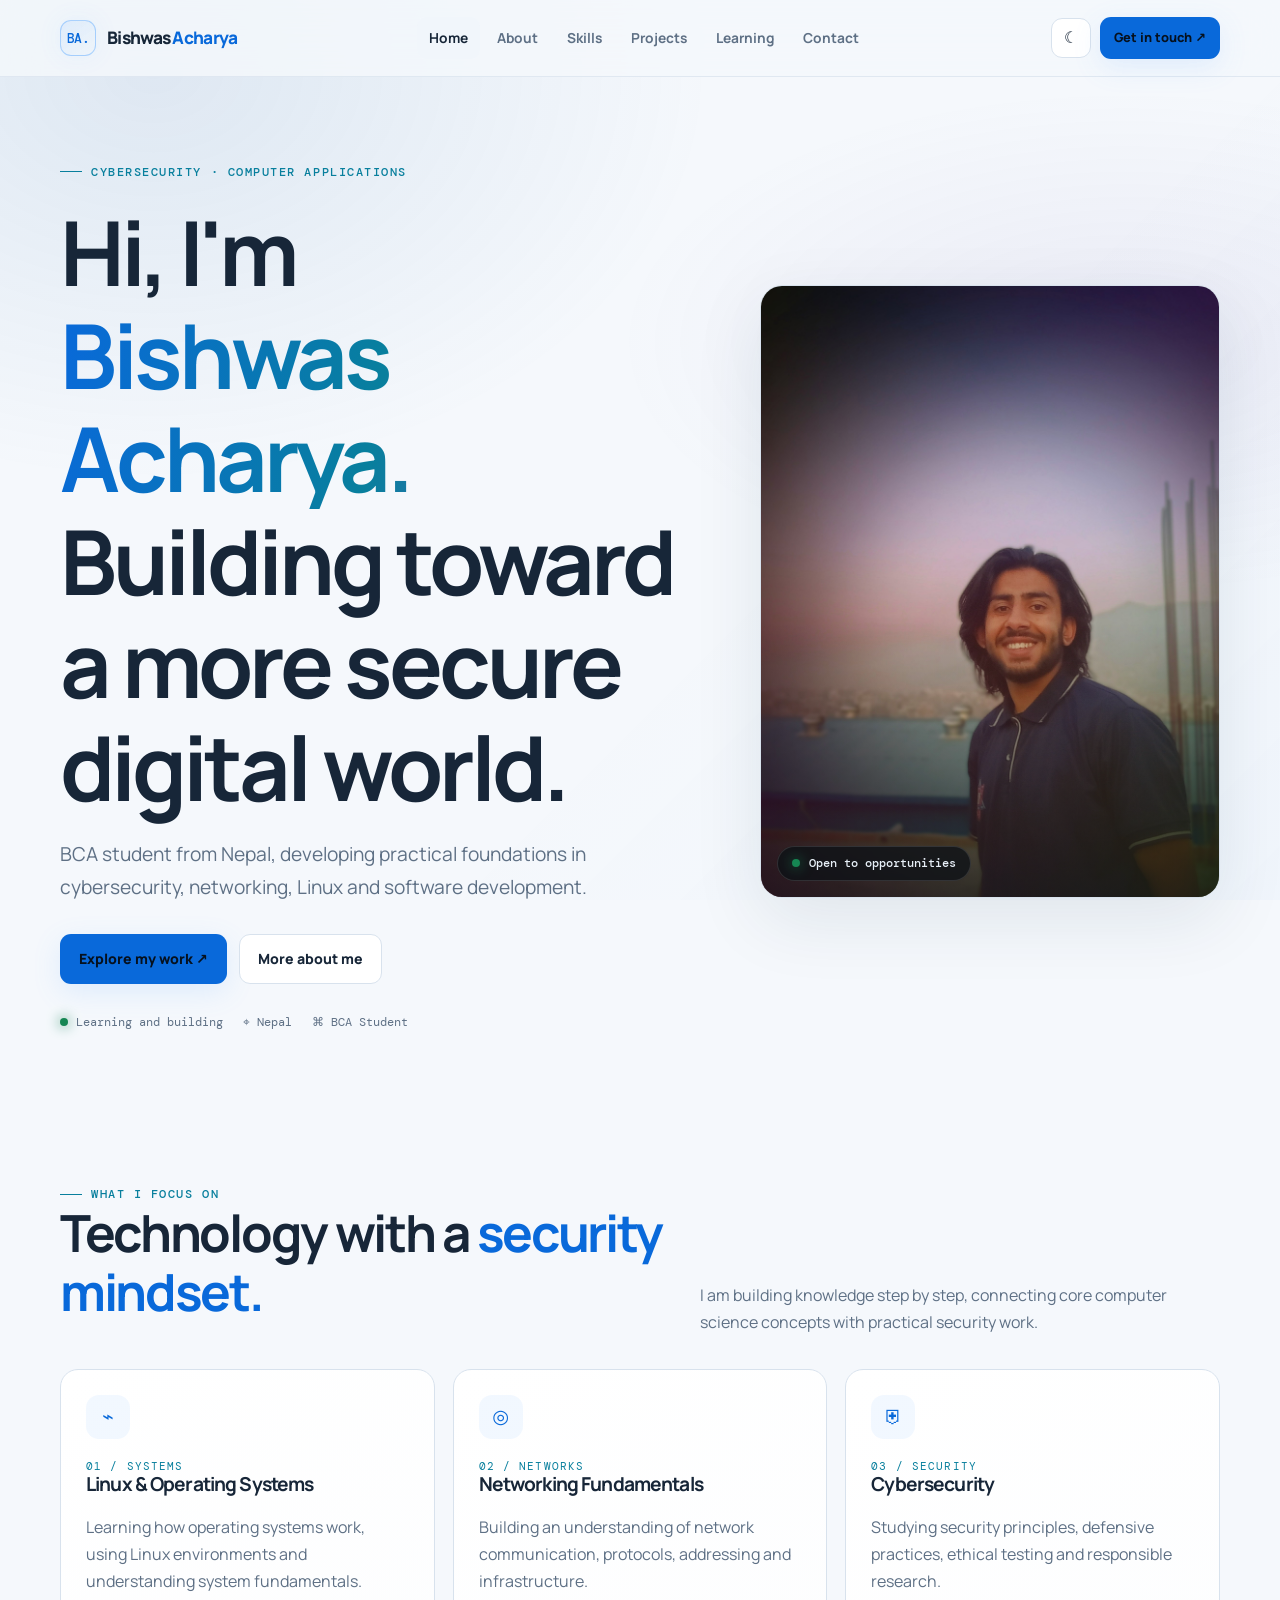
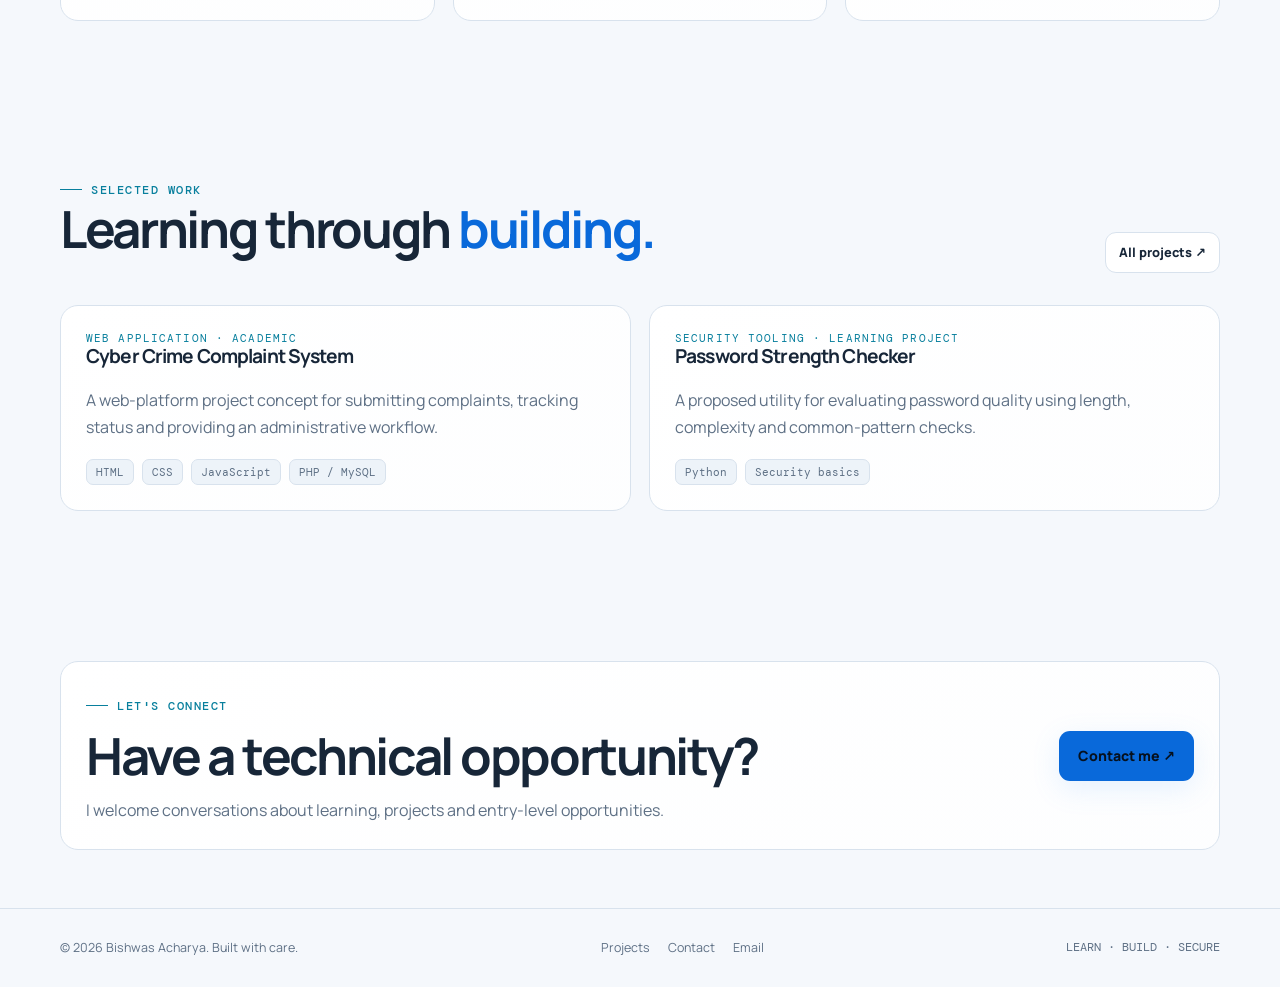
==== commit 49158c66: "add new info" ====
--- a/index.html
+++ b/index.html
@@ -7,7 +7,6 @@
 <meta name="theme-color" content="#0d1117" id="theme-color-meta">
 <title>Cybersecurity Portfolio | Bishwas Acharya</title>
 
-<!-- Apply saved theme before first paint (prevents light/dark flash) -->
 <script>
   (function () {
     try {
@@ -78,24 +77,19 @@
       </div>
     </div>
 
-    <div class="terminal" aria-hidden="true">
-      <div class="terminal-top">
-        <i></i><i></i><i></i><span>bishwas@portfolio:~</span>
-      </div>
-      <div class="terminal-body">
-        <div><span class="cmd">$ whoami</span></div>
-        <div class="out">Bishwas Acharya</div>
-        <br>
-        <div><span class="cmd">$ focus --areas</span></div>
-        <div class="blue">[01]</div><div class="out">Cybersecurity fundamentals</div>
-        <div class="blue">[02]</div><div class="out">Linux &amp; networking</div>
-        <div class="blue">[03]</div><div class="out">Programming &amp; web systems</div>
-        <br>
-        <div><span class="cmd">$ current-mode</span></div>
-        <div class="out">learn → practice → document</div>
-        <div><span class="cmd">$ _</span><span class="cursor"></span></div>
-      </div>
-    </div>
+    <figure class="hero-photo">
+      <img
+        src="assets/profile.jpg"
+        alt="Portrait of Bishwas Acharya"
+        width="900"
+        height="1200"
+        loading="eager"
+        fetchpriority="high"
+        decoding="async">
+      <figcaption class="hero-photo-badge">
+        <i class="status-dot" aria-hidden="true"></i> Open to opportunities
+      </figcaption>
+    </figure>
   </section>
 
   <section class="section section-tight">
--- a/assets/style.css
+++ b/assets/style.css
@@ -329,7 +329,7 @@
 }
 
 .hero {
-  position: relative; /* Fix: keeps .hero-orb anchored to the hero */
+  position: relative; 
   min-height: calc(90vh - 76px);
   display: grid;
   grid-template-columns: 1.15fr .85fr;
@@ -376,98 +376,61 @@
   box-shadow: 0 0 13px var(--green);
 }
 
-.terminal {
+/* --- HERO PHOTO --- */
+.hero-photo {
   position: relative;
+  justify-self: end;
+  width: 100%;
+  max-width: 460px;
+  aspect-ratio: 3 / 4;
+  margin: 0;
+  border-radius: 22px;
+  overflow: hidden;
+  border: 1px solid var(--line);
+  box-shadow: var(--shadow);
   background: linear-gradient(150deg, var(--panel), var(--bg-soft));
-  border: 1px solid var(--line);
-  border-radius: 20px;
-  box-shadow: var(--shadow);
-  overflow: hidden;
-  transform: perspective(1000px) rotateY(-5deg) rotateX(2deg);
-  animation: float 7s ease-in-out infinite;
-}
-
-.terminal::before {
+  animation: float-soft 7s ease-in-out infinite;
+}
+
+.hero-photo img {
+  width: 100%;
+  height: 100%;
+  object-fit: cover;
+  object-position: center 28%;
+  display: block;
+}
+
+/* Soft bottom fade so the badge stays readable on any photo */
+.hero-photo::after {
   content: "";
   position: absolute;
   inset: 0;
-  background: linear-gradient(120deg, #58a6ff0b, transparent 48%);
   pointer-events: none;
-}
-
-.terminal-top {
-  height: 48px;
-  border-bottom: 1px solid var(--line);
-  display: flex;
-  align-items: center;
-  padding: 0 16px;
-  gap: 7px;
-}
-
-.terminal-top i {
-  width: 8px;
-  height: 8px;
-  border-radius: 50%;
-  background: #60758b;
-}
-
-.terminal-top span {
-  margin-left: auto;
-  color: var(--muted);
-  font: .68rem 'DM Mono', monospace;
-}
-
-.terminal-body {
-  padding: 24px;
-  font: .78rem/2 'DM Mono', monospace;
-  color: var(--muted);
-  min-height: 280px;
-}
-
-.terminal-body .cmd {
-  color: var(--green);
-}
-
-.terminal-body .out {
-  color: var(--text);
-}
-
-.terminal-body .blue {
-  color: var(--blue);
-}
-
-.cursor {
-  display: inline-block;
-  width: 8px;
-  height: 15px;
-  background: var(--blue);
-  vertical-align: middle;
-  animation: blink 1s steps(2) infinite;
-}
-
-.hero-orb {
+  background: linear-gradient(180deg, transparent 55%, rgba(6, 17, 30, .55));
+}
+
+.hero-photo-badge {
   position: absolute;
-  width: 360px;
-  height: 360px;
-  border: 1px solid #58a6ff20;
-  border-radius: 50%;
-  right: -80px;
-  top: 10%;
-  pointer-events: none;
-}
-
-.hero-orb::before,
-.hero-orb::after {
-  content: "";
-  position: absolute;
-  border: 1px solid #58a6ff17;
-  border-radius: 50%;
-  inset: 35px;
-}
-
-.hero-orb::after {
-  inset: 75px;
-}
+  left: 16px;
+  bottom: 16px;
+  z-index: 1;
+  display: inline-flex;
+  align-items: center;
+  gap: 9px;
+  padding: 9px 14px;
+  border-radius: 99px;
+  background: rgba(13, 17, 23, .78);
+  backdrop-filter: blur(12px);
+  border: 1px solid rgba(255, 255, 255, .12);
+  font: 500 .72rem 'DM Mono', monospace;
+  color: #e8f0f8;
+}
+
+@keyframes float-soft {
+  0%, 100% { transform: translateY(0); }
+  50%      { transform: translateY(-10px); }
+}
+/* --- END HERO PHOTO --- */
 
 .grid {
   display: grid;
@@ -538,7 +501,7 @@
   background: var(--bg-soft);
 }
 
-/* CTA section — replaces the previous inline style */
+/* CTA section */
 .cta-row {
   display: flex;
   align-items: center;
@@ -873,16 +836,6 @@
   border-radius: var(--radius);
 }
 
-@keyframes float {
-  0%,
-  100% {
-    transform: perspective(1000px) rotateY(-5deg) rotateX(2deg) translateY(0);
-  }
-  50% {
-    transform: perspective(1000px) rotateY(-3deg) rotateX(1deg) translateY(-10px);
-  }
-}
-
 @keyframes blink {
   50% {
     opacity: 0;
@@ -905,14 +858,9 @@
     min-height: auto;
   }
 
-  .terminal {
-    max-width: 650px;
-    width: 100%;
-    margin: auto;
-  }
-
-  .hero-orb {
-    right: -180px;
+  .hero-photo {
+    justify-self: center;
+    max-width: 420px;
   }
 
   .split {
@@ -999,15 +947,8 @@
     padding: 21px;
   }
 
-  .terminal {
-    transform: none;
-    animation: none;
-  }
-
-  .terminal-body {
-    font-size: .7rem;
-    padding: 18px;
-    min-height: 250px;
+  .hero-photo {
+    max-width: 340px;
   }
 }
 
@@ -1025,4 +966,8 @@
     opacity: 1;
     transform: none;
   }
+
+  .hero-photo {
+    animation: none;
+  }
 }
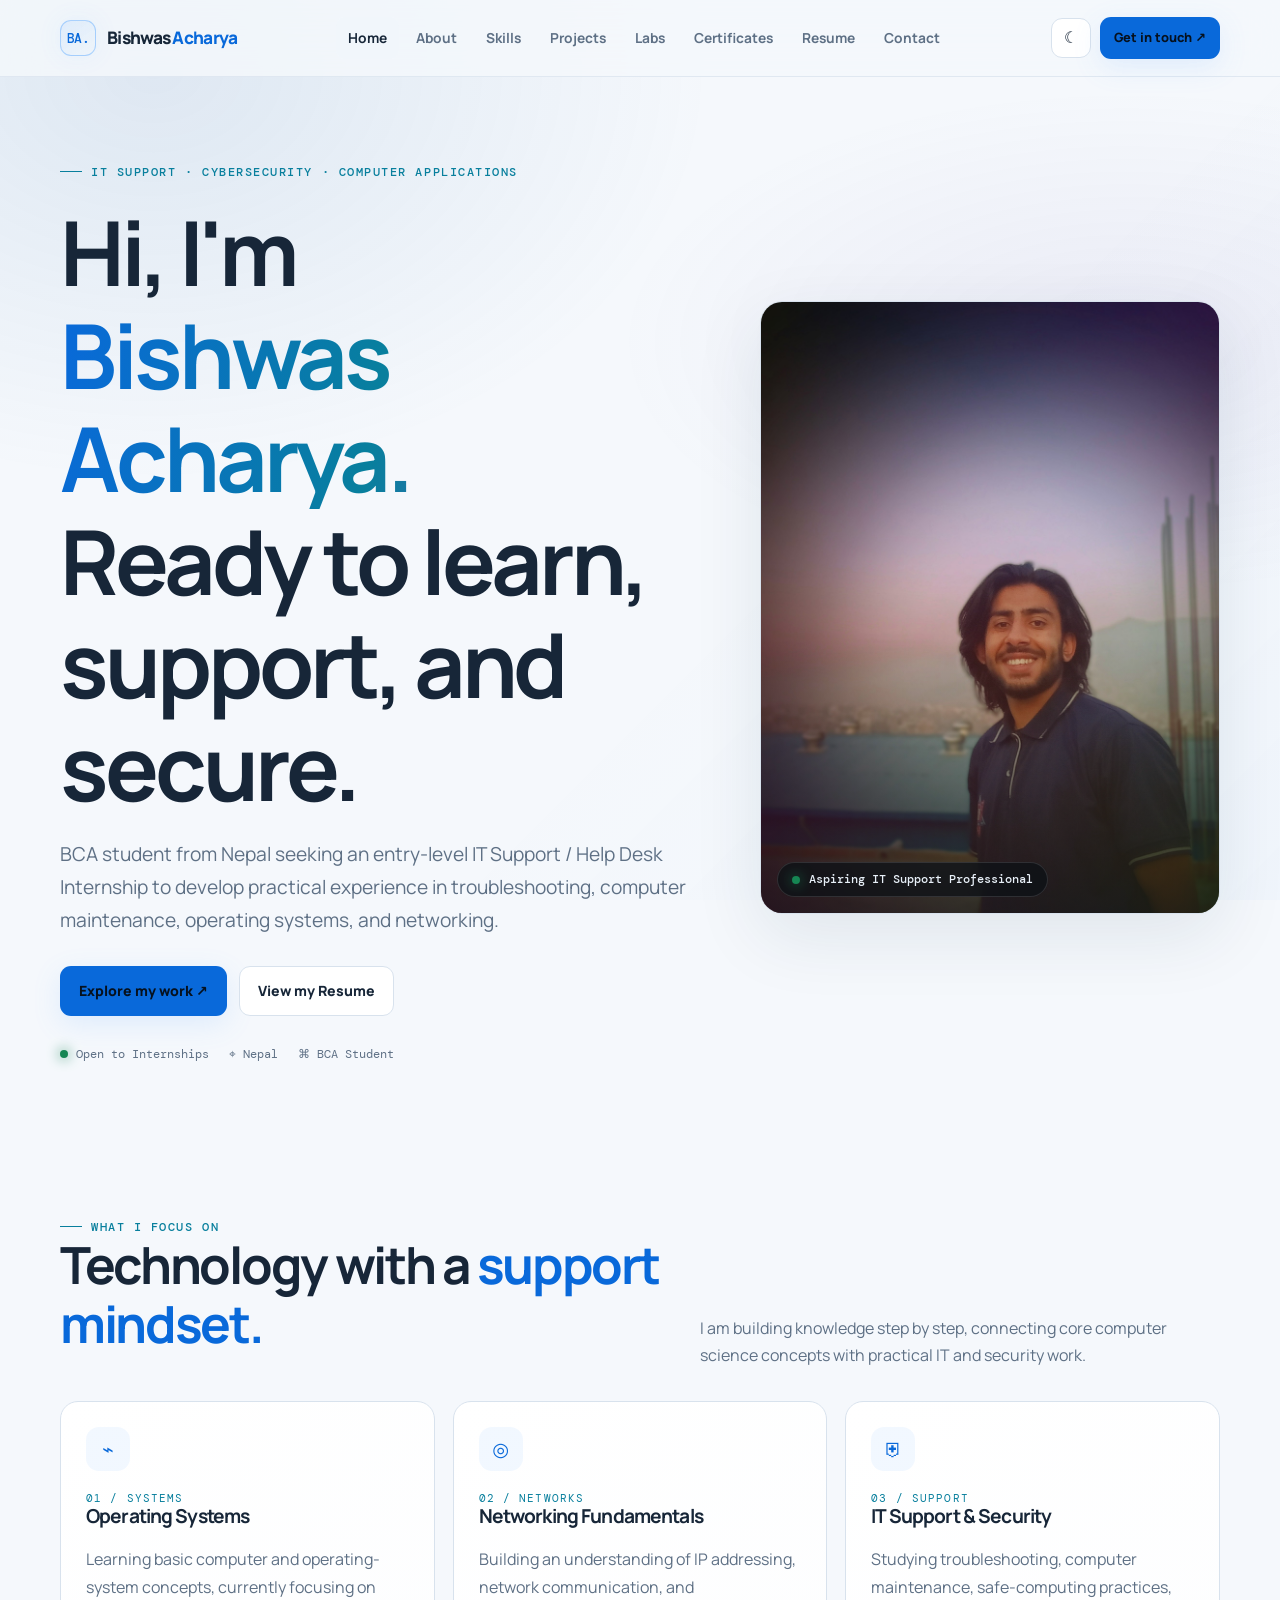
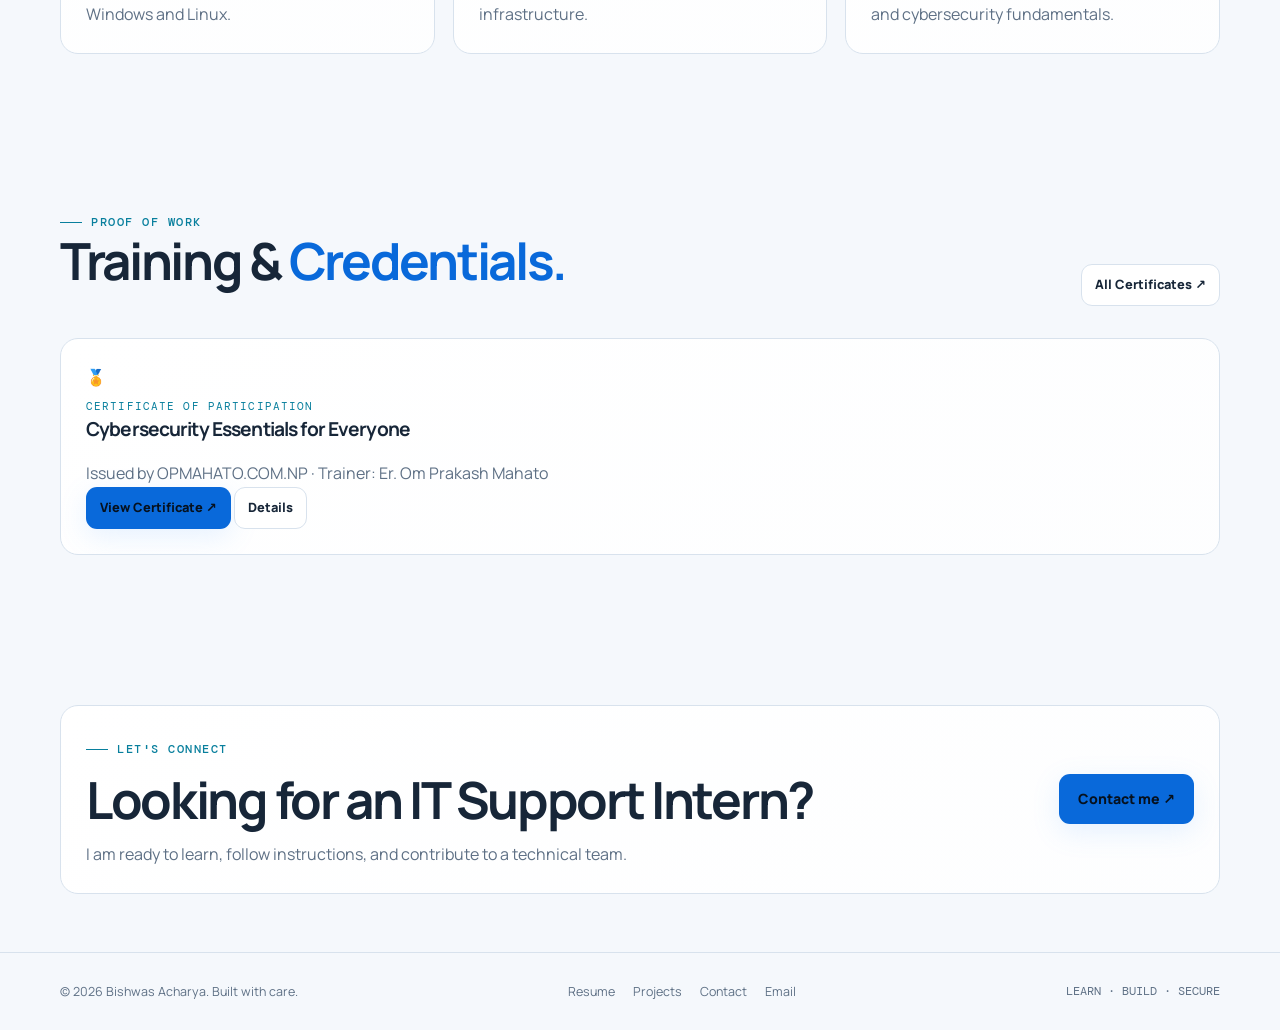
==== commit bdc8d6f9: "add new info" ====
--- a/index.html
+++ b/index.html
@@ -3,9 +3,9 @@
 <head>
 <meta charset="utf-8">
 <meta name="viewport" content="width=device-width,initial-scale=1">
-<meta name="description" content="Bishwas Acharya — BCA student building foundations in cybersecurity, Linux, networking and software development.">
+<meta name="description" content="Bishwas Acharya — BCA student and aspiring IT Support Professional building foundations in cybersecurity, Linux, networking and software development.">
 <meta name="theme-color" content="#0d1117" id="theme-color-meta">
-<title>Cybersecurity Portfolio | Bishwas Acharya</title>
+<title>IT Support & Cybersecurity Portfolio | Bishwas Acharya</title>
 
 <script>
   (function () {
@@ -37,21 +37,20 @@
       <span class="brand-mark" aria-hidden="true">BA.</span>
       <span>Bishwas <span class="accent">Acharya</span></span>
     </a>
-
     <nav class="nav-links" id="primary-nav" data-nav aria-label="Main navigation">
       <a href="index.html">Home</a>
       <a href="about.html">About</a>
       <a href="skills.html">Skills</a>
       <a href="projects.html">Projects</a>
-      <a href="learning.html">Learning</a>
+      <a href="labs.html">Labs</a>
+      <a href="certifications.html">Certificates</a>
+      <a href="resume.html">Resume</a>
       <a href="contact.html">Contact</a>
     </nav>
-
     <div class="nav-actions">
       <button class="icon-btn" data-theme-toggle type="button" aria-label="Switch to light theme">☼</button>
       <a class="btn btn-primary btn-small" href="contact.html">Get in touch ↗</a>
-      <button class="menu-btn" data-menu-toggle type="button"
-              aria-label="Open menu" aria-expanded="false" aria-controls="primary-nav">☰</button>
+      <button class="menu-btn" data-menu-toggle type="button" aria-label="Open menu" aria-expanded="false" aria-controls="primary-nav">☰</button>
     </div>
   </div>
 </header>
@@ -60,18 +59,18 @@
 
   <section class="container hero">
     <div class="hero-copy">
-      <div class="eyebrow">Cybersecurity · Computer Applications</div>
+      <div class="eyebrow">IT Support · Cybersecurity · Computer Applications</div>
       <h1>
         Hi, I'm <span class="gradient-text">Bishwas Acharya.</span>
-        <span>Building toward a more secure digital world.</span>
+        <span>Ready to learn, support, and secure.</span>
       </h1>
-      <p class="lead">BCA student from Nepal, developing practical foundations in cybersecurity, networking, Linux and software development.</p>
+      <p class="lead">BCA student from Nepal seeking an entry-level IT Support / Help Desk Internship to develop practical experience in troubleshooting, computer maintenance, operating systems, and networking.</p>
       <div class="hero-actions">
         <a class="btn btn-primary" href="projects.html">Explore my work ↗</a>
-        <a class="btn btn-secondary" href="about.html">More about me</a>
+        <a class="btn btn-secondary" href="resume.html">View my Resume</a>
       </div>
       <div class="hero-meta">
-        <span><i class="status-dot" aria-hidden="true"></i> Learning and building</span>
+        <span><i class="status-dot" aria-hidden="true"></i> Open to Internships</span>
         <span>⌖ Nepal</span>
         <span>⌘ BCA Student</span>
       </div>
@@ -87,7 +86,7 @@
         fetchpriority="high"
         decoding="async">
       <figcaption class="hero-photo-badge">
-        <i class="status-dot" aria-hidden="true"></i> Open to opportunities
+        <i class="status-dot" aria-hidden="true"></i> Aspiring IT Support Professional
       </figcaption>
     </figure>
   </section>
@@ -97,31 +96,31 @@
       <div class="section-head reveal">
         <div>
           <div class="eyebrow">What I focus on</div>
-          <h2>Technology with a <span class="accent">security mindset.</span></h2>
+          <h2>Technology with a <span class="accent">support mindset.</span></h2>
         </div>
-        <p>I am building knowledge step by step, connecting core computer science concepts with practical security work.</p>
+        <p>I am building knowledge step by step, connecting core computer science concepts with practical IT and security work.</p>
       </div>
 
       <div class="grid grid-3">
         <article class="card reveal">
           <div class="card-icon" aria-hidden="true">⌁</div>
           <div class="card-kicker">01 / Systems</div>
-          <h3>Linux &amp; Operating Systems</h3>
-          <p>Learning how operating systems work, using Linux environments and understanding system fundamentals.</p>
+          <h3>Operating Systems</h3>
+          <p>Learning basic computer and operating-system concepts, currently focusing on Windows and Linux.</p>
         </article>
 
         <article class="card reveal">
           <div class="card-icon" aria-hidden="true">◎</div>
           <div class="card-kicker">02 / Networks</div>
           <h3>Networking Fundamentals</h3>
-          <p>Building an understanding of network communication, protocols, addressing and infrastructure.</p>
+          <p>Building an understanding of IP addressing, network communication, and infrastructure.</p>
         </article>
 
         <article class="card reveal">
           <div class="card-icon" aria-hidden="true">⛨</div>
-          <div class="card-kicker">03 / Security</div>
-          <h3>Cybersecurity</h3>
-          <p>Studying security principles, defensive practices, ethical testing and responsible research.</p>
+          <div class="card-kicker">03 / Support</div>
+          <h3>IT Support & Security</h3>
+          <p>Studying troubleshooting, computer maintenance, safe-computing practices, and cybersecurity fundamentals.</p>
         </article>
       </div>
     </div>
@@ -131,35 +130,24 @@
     <div class="container">
       <div class="section-head reveal">
         <div>
-          <div class="eyebrow">Selected work</div>
-          <h2>Learning through <span class="accent">building.</span></h2>
+          <div class="eyebrow">Proof of work</div>
+          <h2>Training & <span class="accent">Credentials.</span></h2>
         </div>
-        <a class="btn btn-secondary btn-small" href="projects.html">All projects ↗</a>
+        <a class="btn btn-secondary btn-small" href="certifications.html">All Certificates ↗</a>
       </div>
 
-      <div class="grid grid-2">
-        <article class="card reveal">
-          <div class="card-kicker">Web application · Academic</div>
-          <h3>Cyber Crime Complaint System</h3>
-          <p>A web-platform project concept for submitting complaints, tracking status and providing an administrative workflow.</p>
-          <div class="tag-row">
-            <span class="tag">HTML</span>
-            <span class="tag">CSS</span>
-            <span class="tag">JavaScript</span>
-            <span class="tag">PHP / MySQL</span>
+      <article class="certificate-card card reveal">
+        <div class="certificate-icon" aria-hidden="true">🏅</div>
+        <div class="certificate-info">
+          <span class="card-kicker">CERTIFICATE OF PARTICIPATION</span>
+          <h3>Cybersecurity Essentials for Everyone</h3>
+          <p>Issued by OPMAHATO.COM.NP · Trainer: Er. Om Prakash Mahato</p>
+          <div class="certificate-actions">
+            <a class="btn btn-primary btn-small" href="assets/certificates/cybersecurity-essentials.pdf" target="_blank" rel="noopener noreferrer">View Certificate ↗</a>
+            <a class="btn btn-secondary btn-small" href="certifications.html">Details</a>
           </div>
-        </article>
-
-        <article class="card reveal">
-          <div class="card-kicker">Security tooling · Learning project</div>
-          <h3>Password Strength Checker</h3>
-          <p>A proposed utility for evaluating password quality using length, complexity and common-pattern checks.</p>
-          <div class="tag-row">
-            <span class="tag">Python</span>
-            <span class="tag">Security basics</span>
-          </div>
-        </article>
-      </div>
+        </div>
+      </article>
     </div>
   </section>
 
@@ -168,8 +156,8 @@
       <div class="card reveal cta-row">
         <div>
           <div class="eyebrow">Let's connect</div>
-          <h2 class="cta-title">Have a technical opportunity?</h2>
-          <p class="muted cta-text">I welcome conversations about learning, projects and entry-level opportunities.</p>
+          <h2 class="cta-title">Looking for an IT Support Intern?</h2>
+          <p class="muted cta-text">I am ready to learn, follow instructions, and contribute to a technical team.</p>
         </div>
         <a class="btn btn-primary" href="contact.html">Contact me ↗</a>
       </div>
@@ -182,6 +170,7 @@
   <div class="container footer-inner">
     <span>© <span data-year></span> Bishwas Acharya. Built with care.</span>
     <div class="footer-links">
+      <a href="resume.html">Resume</a>
       <a href="projects.html">Projects</a>
       <a href="contact.html">Contact</a>
       <a href="mailto:bishwasacharya.tech@gmail.com">Email</a>
@@ -191,7 +180,6 @@
 </footer>
 
 <button class="back-top" type="button" aria-label="Back to top">↑</button>
-
 <script src="assets/app.js"></script>
 </body>
 </html>
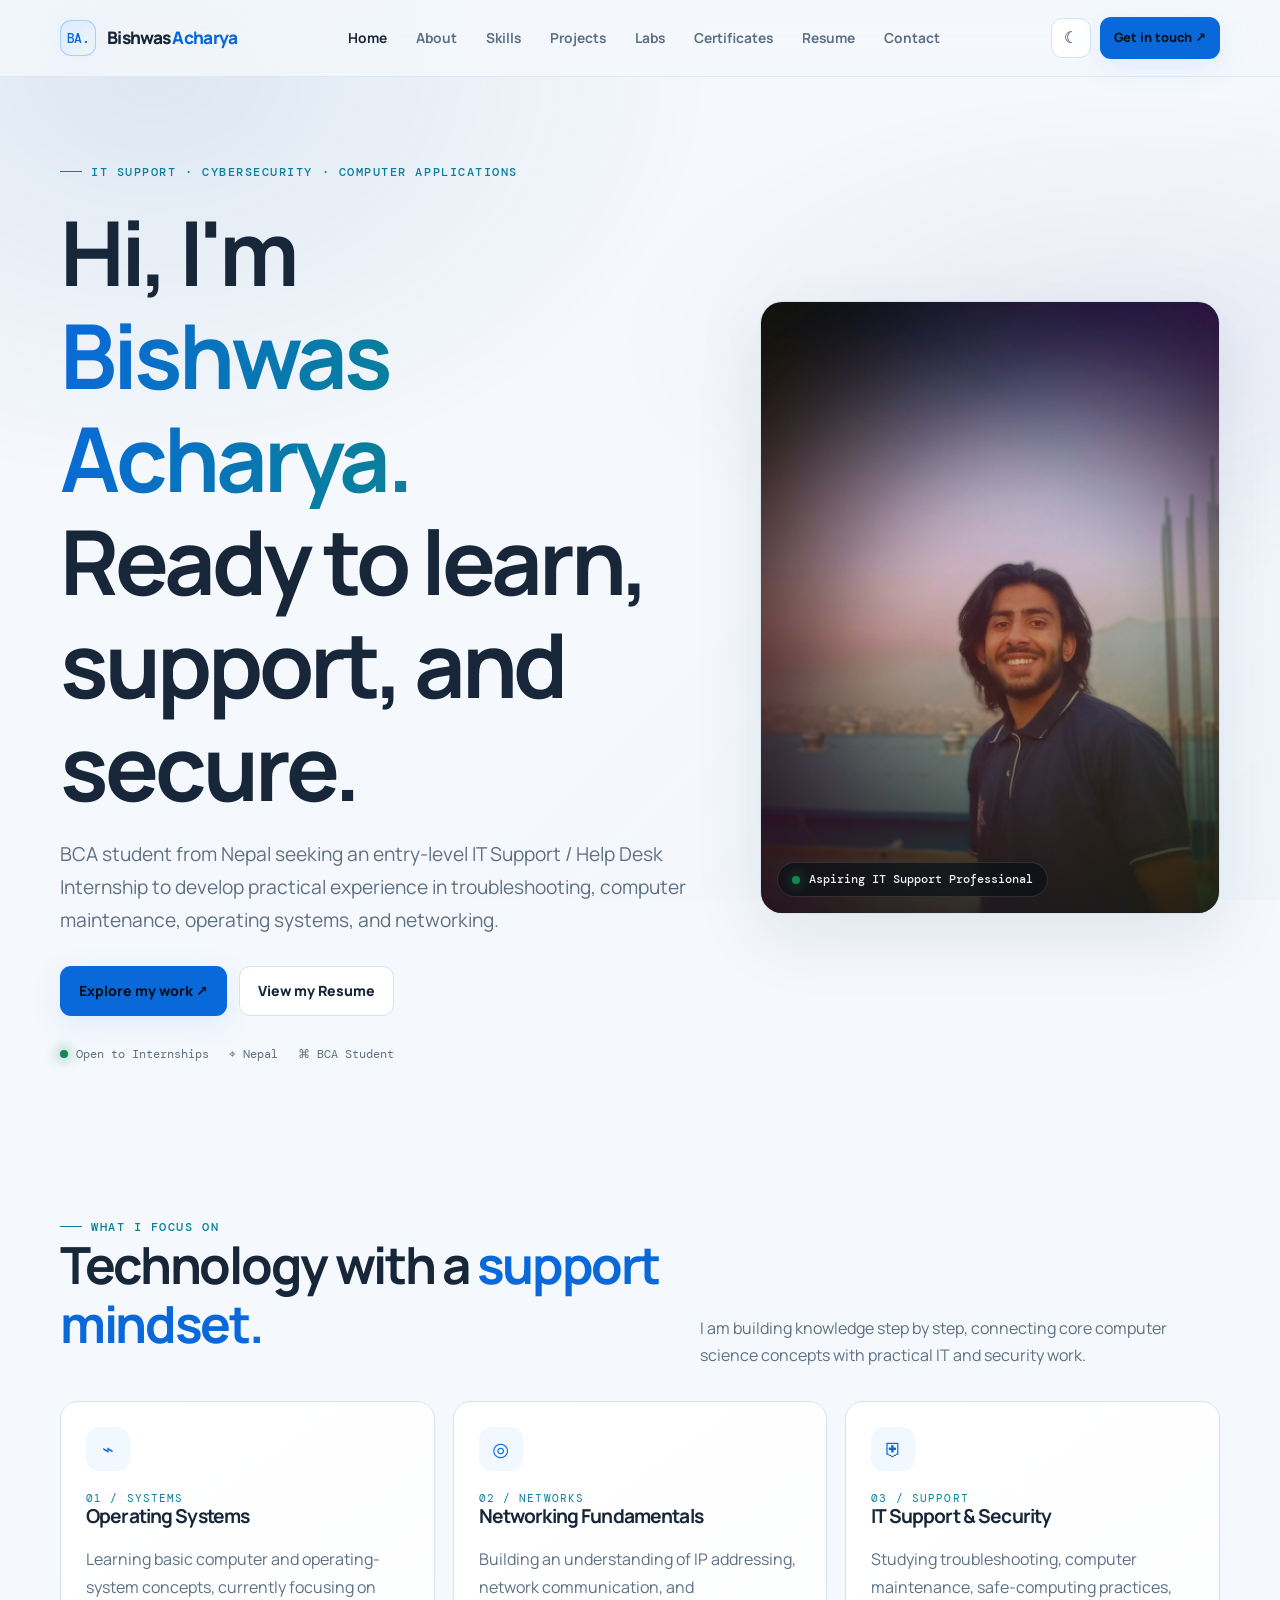
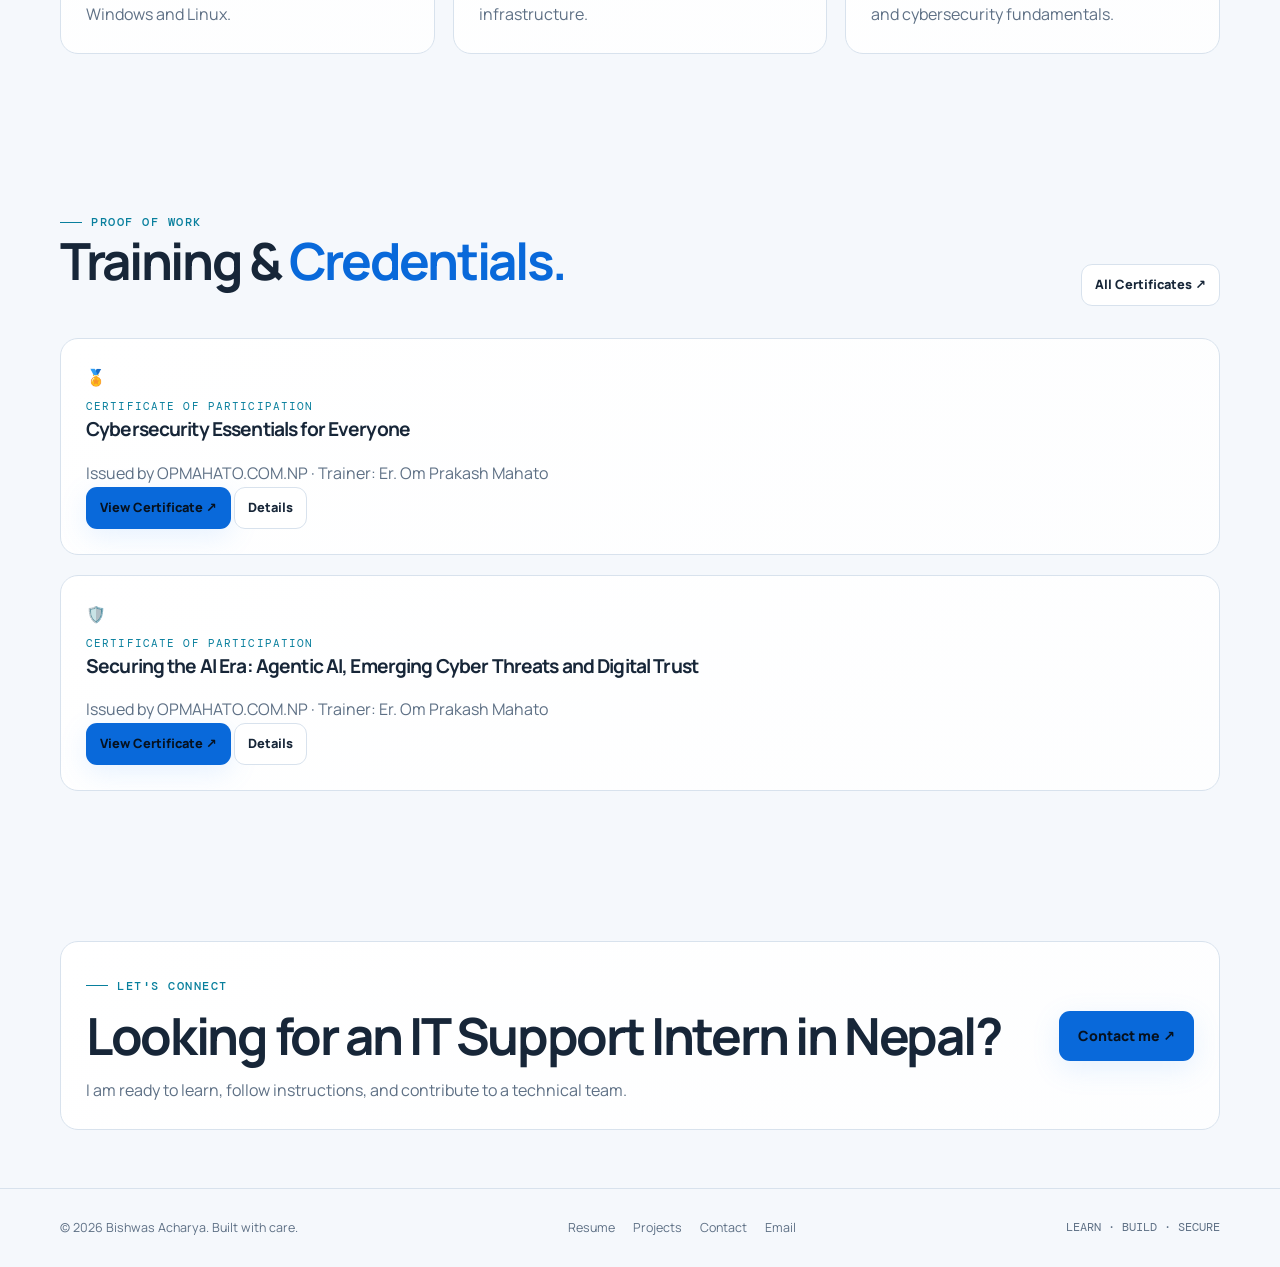
==== commit 333587bd: "add new info" ====
--- a/index.html
+++ b/index.html
@@ -3,10 +3,61 @@
 <head>
 <meta charset="utf-8">
 <meta name="viewport" content="width=device-width,initial-scale=1">
-<meta name="description" content="Bishwas Acharya — BCA student and aspiring IT Support Professional building foundations in cybersecurity, Linux, networking and software development.">
 <meta name="theme-color" content="#0d1117" id="theme-color-meta">
-<title>IT Support & Cybersecurity Portfolio | Bishwas Acharya</title>
-
+
+<!-- Primary SEO Meta Tags -->
+<title>Bishwas Acharya | IT Support & Cybersecurity Student in Nepal</title>
+<meta name="description" content="Bishwas Acharya is a BCA student from Kavrepalanchok, Nepal, seeking an entry-level IT Support / Help Desk Internship. Focused on networking, Linux, Windows, and cybersecurity fundamentals.">
+<meta name="keywords" content="Bishwas Acharya, IT Support Nepal, Help Desk Intern Nepal, Cybersecurity Student Nepal, BCA Kabhre Multiple Campus, Networking Nepal, Linux Student">
+<meta name="author" content="Bishwas Acharya">
+<meta name="robots" content="index, follow">
+<link rel="canonical" href="https://bishwasacharya.com.np/">
+
+<!-- Open Graph / Facebook / LinkedIn -->
+<meta property="og:type" content="website">
+<meta property="og:url" content="https://bishwasacharya.com.np/">
+<meta property="og:title" content="Bishwas Acharya | IT Support & Cybersecurity Student">
+<meta property="og:description" content="BCA student from Nepal seeking IT Support internships. Building foundations in Networking, Linux, and Cybersecurity.">
+<meta property="og:image" content="https://bishwasacharya.com.np/assets/profile.jpg">
+
+<!-- Twitter -->
+<meta name="twitter:card" content="summary_large_image">
+<meta name="twitter:title" content="Bishwas Acharya | IT Support & Cybersecurity">
+<meta name="twitter:description" content="BCA student from Nepal seeking IT Support internships.">
+<meta name="twitter:image" content="https://bishwasacharya.com.np/assets/profile.jpg">
+
+<!-- Favicon (Optional - add an icon later) -->
+<link rel="icon" type="image/x-icon" href="assets/favicon.ico">
+
+<!-- Structured Data (Schema Markup) for Google Rich Results -->
+<script type="application/ld+json">
+{
+  "@context": "https://schema.org",
+  "@type": "Person",
+  "name": "Bishwas Acharya",
+  "url": "https://bishwasacharya.com.np/",
+  "image": "https://bishwasacharya.com.np/assets/profile.jpg",
+  "jobTitle": "BCA Student | Aspiring IT Support Professional",
+  "alumniOf": {
+    "@type": "CollegeOrUniversity",
+    "name": "Kabhre Multiple Campus"
+  },
+  "address": {
+    "@type": "PostalAddress",
+    "addressLocality": "Kavrepalanchok",
+    "addressCountry": "Nepal"
+  },
+  "email": "bishwasacharya.tech@gmail.com",
+  "telephone": "+977-9763629762",
+  "sameAs": [
+    "https://github.com/bishwasacharyatech",
+    "https://linkedin.com/in/bishwasacharya"
+  ],
+  "knowsAbout": ["IT Support", "Cybersecurity", "Networking", "Linux", "Windows"]
+}
+</script>
+
+<!-- Theme Script -->
 <script>
   (function () {
     try {
@@ -79,7 +130,7 @@
     <figure class="hero-photo">
       <img
         src="assets/profile.jpg"
-        alt="Portrait of Bishwas Acharya"
+        alt="Portrait of Bishwas Acharya, BCA Student and IT Support Aspirant from Nepal"
         width="900"
         height="1200"
         loading="eager"
@@ -136,7 +187,7 @@
         <a class="btn btn-secondary btn-small" href="certifications.html">All Certificates ↗</a>
       </div>
 
-      <article class="certificate-card card reveal">
+      <article class="certificate-card card reveal" style="margin-bottom: 20px;">
         <div class="certificate-icon" aria-hidden="true">🏅</div>
         <div class="certificate-info">
           <span class="card-kicker">CERTIFICATE OF PARTICIPATION</span>
@@ -148,6 +199,19 @@
           </div>
         </div>
       </article>
+
+      <article class="certificate-card card reveal">
+        <div class="certificate-icon" aria-hidden="true">🛡️</div>
+        <div class="certificate-info">
+          <span class="card-kicker">CERTIFICATE OF PARTICIPATION</span>
+          <h3>Securing the AI Era: Agentic AI, Emerging Cyber Threats and Digital Trust</h3>
+          <p>Issued by OPMAHATO.COM.NP · Trainer: Er. Om Prakash Mahato</p>
+          <div class="certificate-actions">
+            <a class="btn btn-primary btn-small" href="assets/certificates/cybersecurity-essentials-2.pdf" target="_blank" rel="noopener noreferrer">View Certificate ↗</a>
+            <a class="btn btn-secondary btn-small" href="certifications.html">Details</a>
+          </div>
+        </div>
+      </article>
     </div>
   </section>
 
@@ -156,7 +220,7 @@
       <div class="card reveal cta-row">
         <div>
           <div class="eyebrow">Let's connect</div>
-          <h2 class="cta-title">Looking for an IT Support Intern?</h2>
+          <h2 class="cta-title">Looking for an IT Support Intern in Nepal?</h2>
           <p class="muted cta-text">I am ready to learn, follow instructions, and contribute to a technical team.</p>
         </div>
         <a class="btn btn-primary" href="contact.html">Contact me ↗</a>
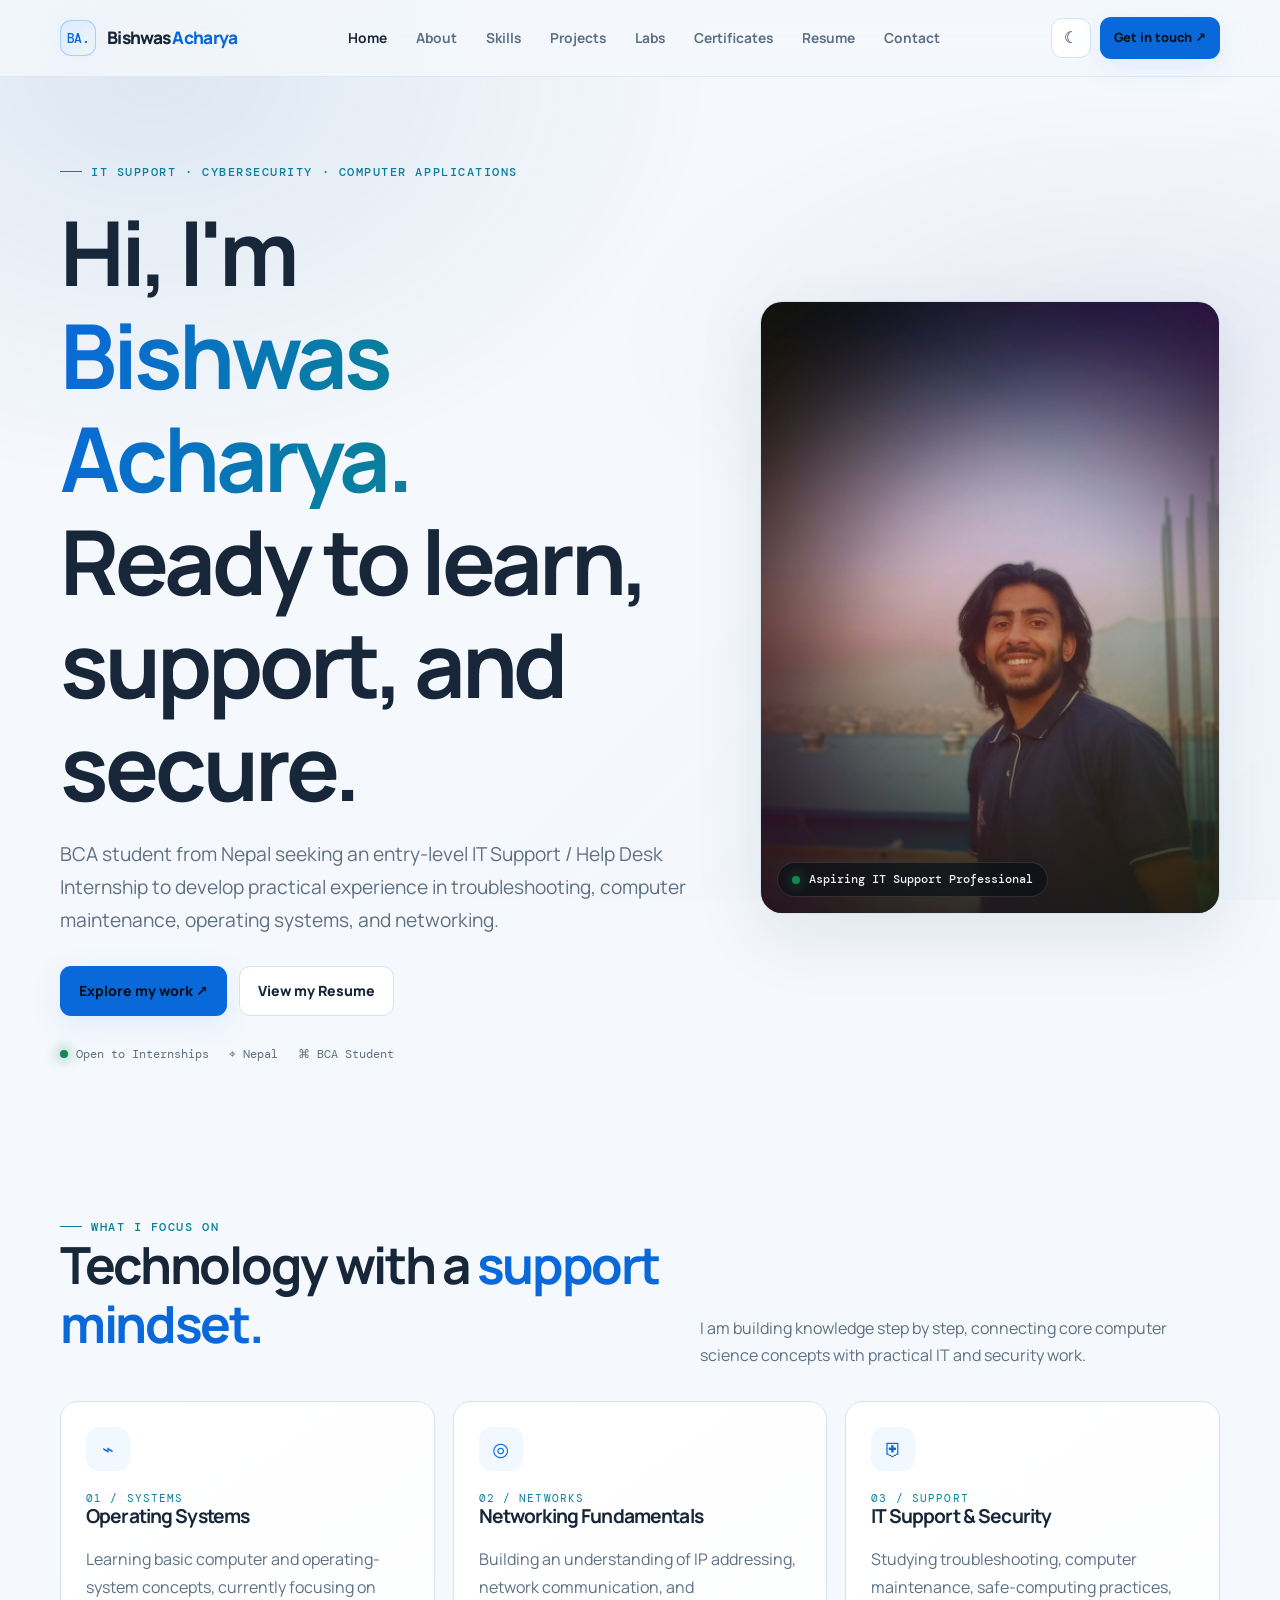
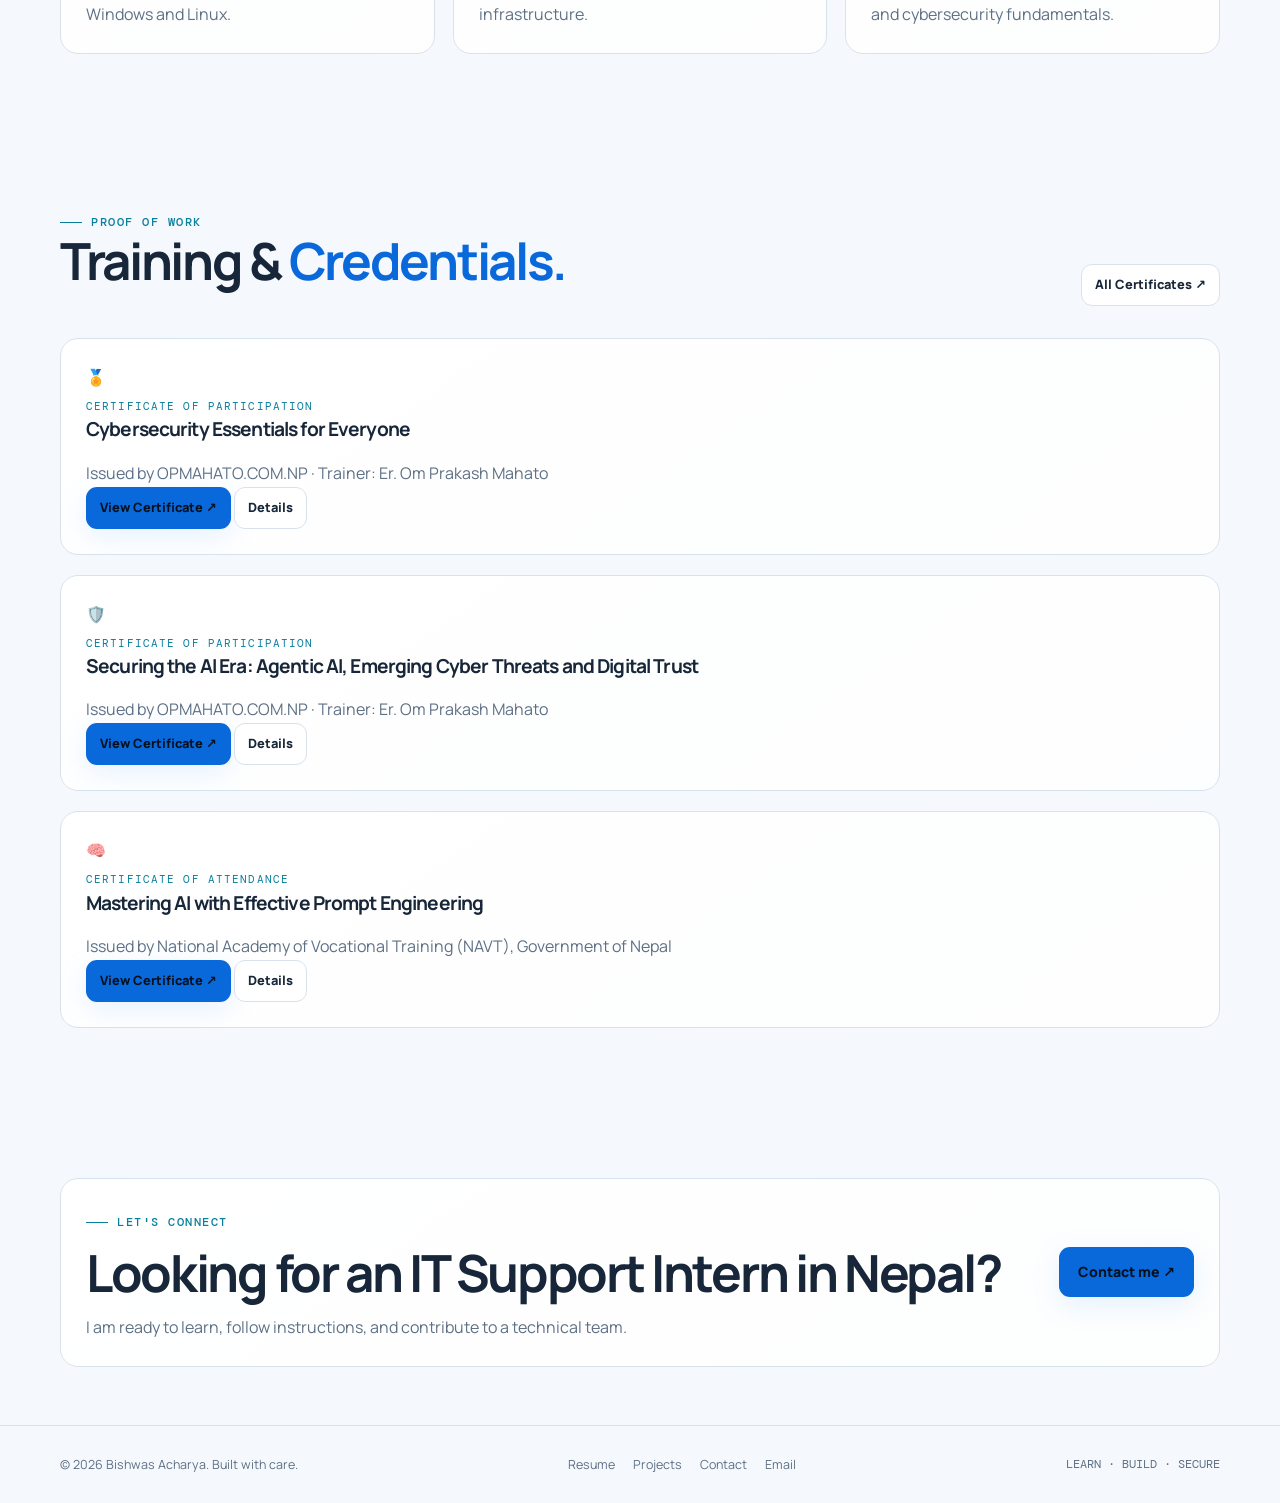
==== commit 7d589b5d: "add new certification" ====
--- a/index.html
+++ b/index.html
@@ -53,7 +53,7 @@
     "https://github.com/bishwasacharyatech",
     "https://linkedin.com/in/bishwasacharya"
   ],
-  "knowsAbout": ["IT Support", "Cybersecurity", "Networking", "Linux", "Windows"]
+  "knowsAbout": ["IT Support", "Cybersecurity", "Networking", "Linux", "Windows", "AI Prompt Engineering"]
 }
 </script>
 
@@ -200,7 +200,7 @@
         </div>
       </article>
 
-      <article class="certificate-card card reveal">
+      <article class="certificate-card card reveal" style="margin-bottom: 20px;">
         <div class="certificate-icon" aria-hidden="true">🛡️</div>
         <div class="certificate-info">
           <span class="card-kicker">CERTIFICATE OF PARTICIPATION</span>
@@ -212,6 +212,20 @@
           </div>
         </div>
       </article>
+
+      <!-- NEW NAVT CERTIFICATE PREVIEW -->
+      <article class="certificate-card card reveal">
+        <div class="certificate-icon" aria-hidden="true">🧠</div>
+        <div class="certificate-info">
+          <span class="card-kicker">CERTIFICATE OF ATTENDANCE</span>
+          <h3>Mastering AI with Effective Prompt Engineering</h3>
+          <p>Issued by National Academy of Vocational Training (NAVT), Government of Nepal</p>
+          <div class="certificate-actions">
+            <a class="btn btn-primary btn-small" href="assets/certificates/navt-ai-prompt-engineering.pdf" target="_blank" rel="noopener noreferrer">View Certificate ↗</a>
+            <a class="btn btn-secondary btn-small" href="certifications.html">Details</a>
+          </div>
+        </div>
+      </article>
     </div>
   </section>
 
